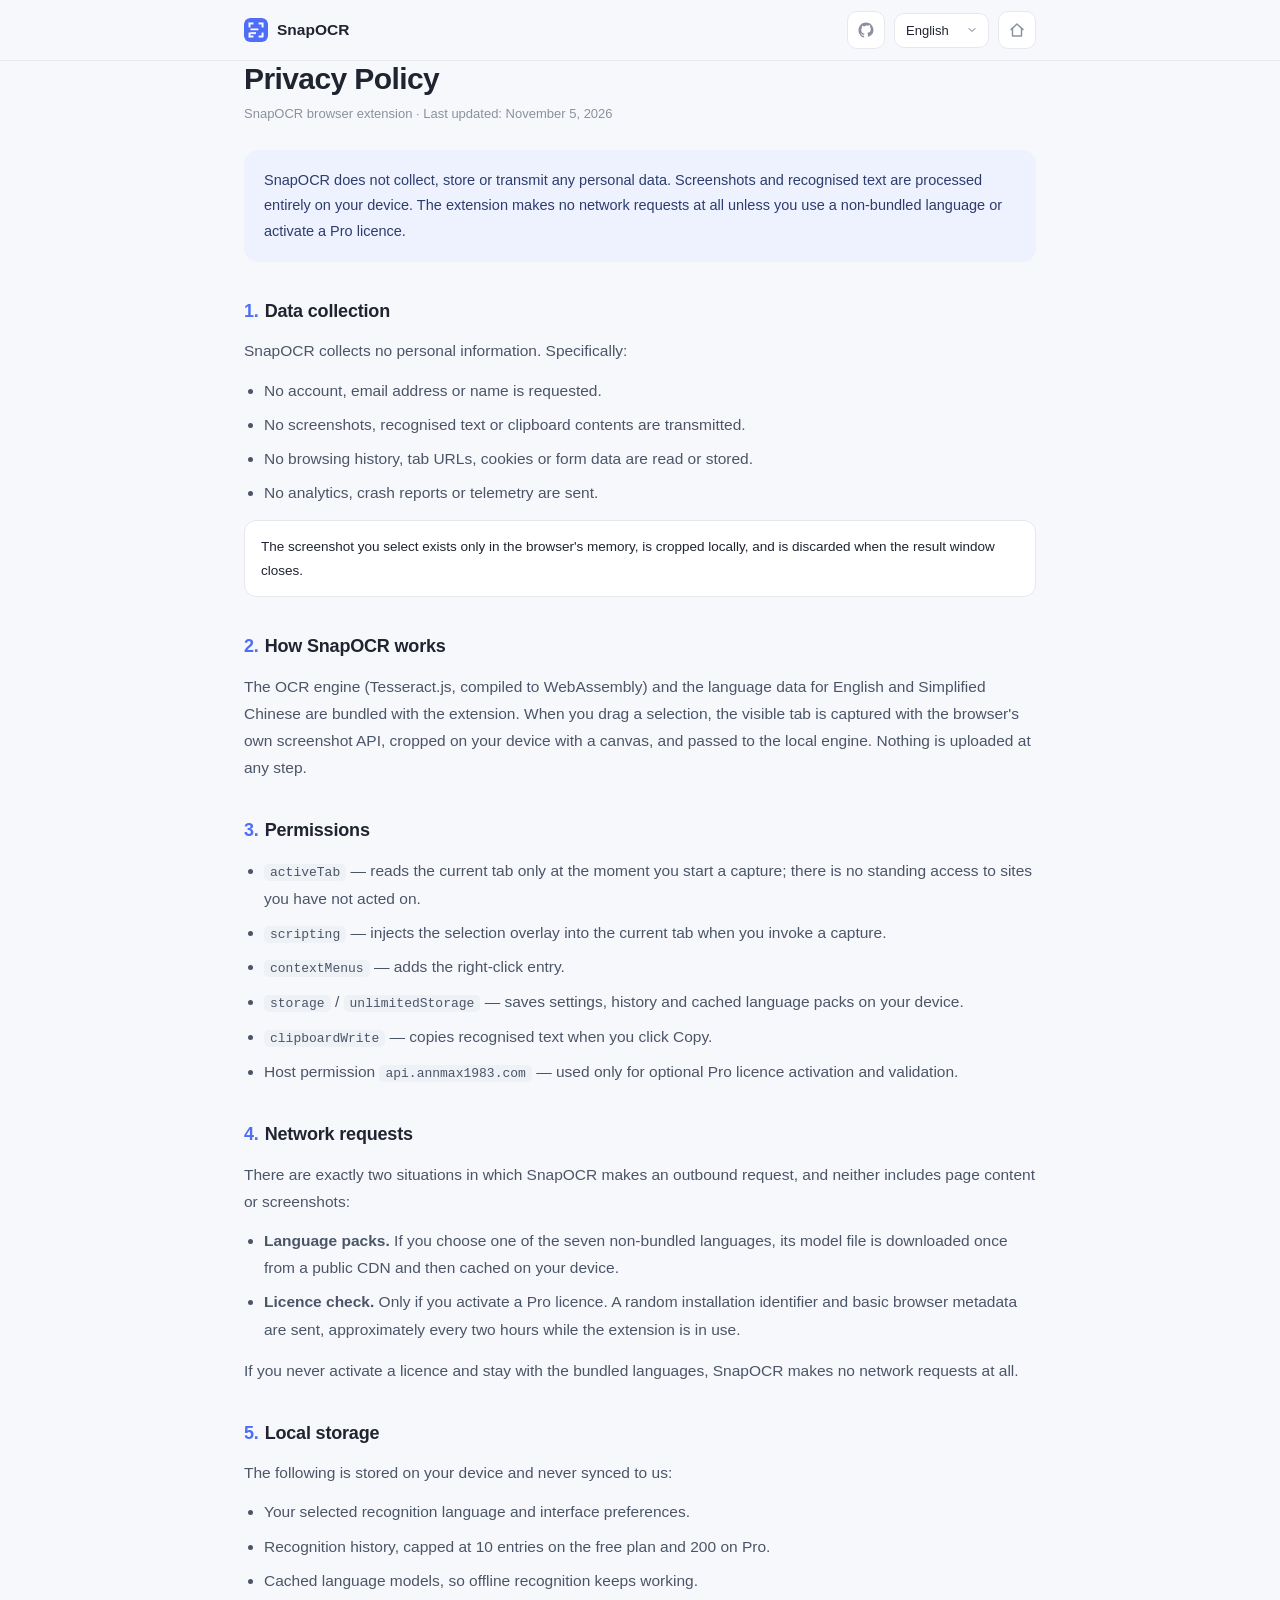
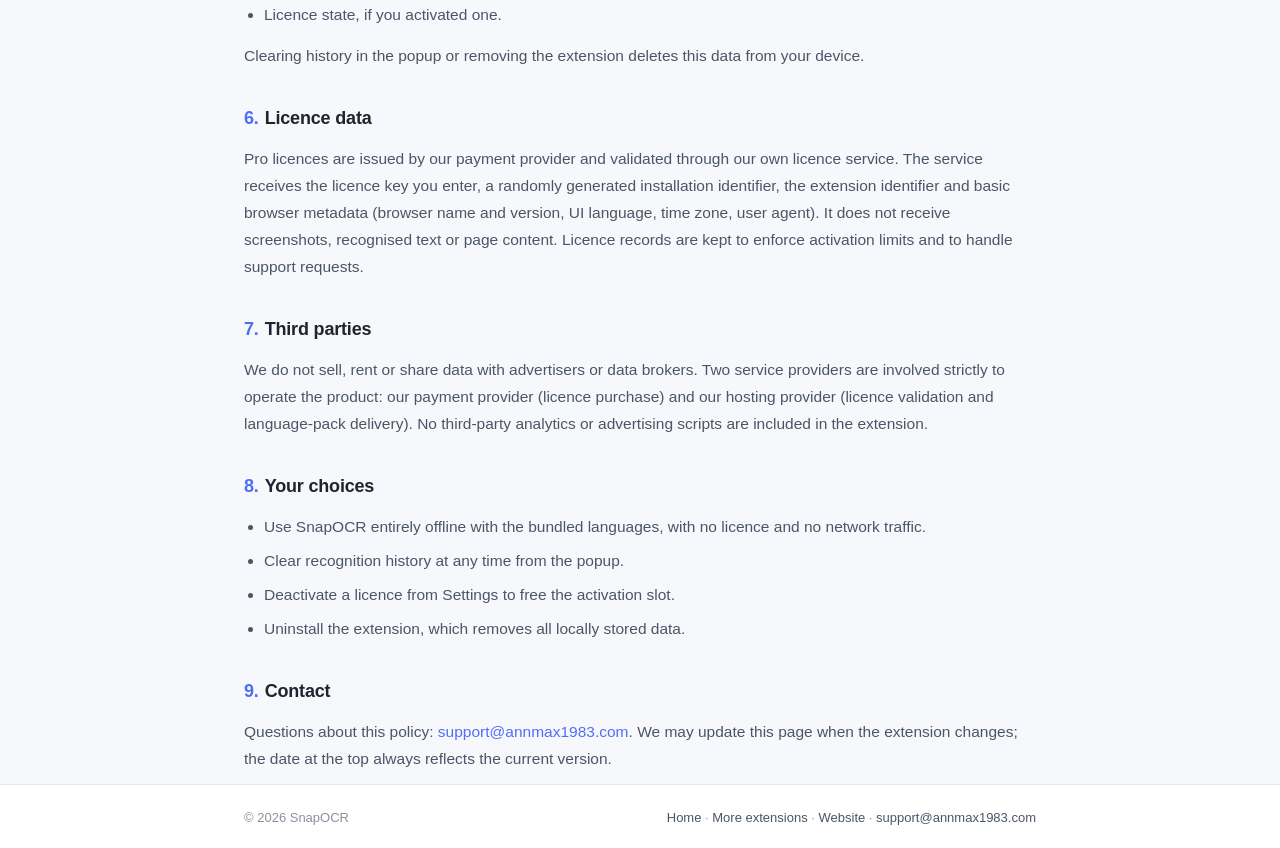
==== privacy-policy.html @ 5185edb7 "Initial commit: VKT SnapOCR store listing and landing page" ====
<!DOCTYPE html>
<html lang="en">
<head>
<meta charset="utf-8">
<meta name="viewport" content="width=device-width, initial-scale=1">
<title>VKT SnapOCR — Privacy Policy</title>
<meta name="description" content="Privacy policy for the SnapOCR browser extension. Local OCR, no uploads, no tracking.">
<link rel="icon" href="icons/icon128.png">
<style>
:root{--accent:#4f6ef7;--accent-strong:#3d5bef;--accent-soft:#eef1fe;--ink:#1f2430;--body:#4b5568;--muted:#8a919e;--line:#e6e8ee;--bg:#f7f8fb;--surface:#fff}
*{box-sizing:border-box}
body{margin:0;background:var(--bg);color:var(--body);font-family:-apple-system,"Segoe UI",Roboto,"Microsoft YaHei",Arial,sans-serif;font-size:15.5px;line-height:1.75;-webkit-font-smoothing:antialiased}
a{color:var(--accent);text-decoration:none}
a:hover{text-decoration:underline}
.wrap{max-width:840px;margin:0 auto;padding:0 24px}
header{position:sticky;top:0;z-index:10;border-bottom:1px solid var(--line);background:rgba(247,248,251,.9);backdrop-filter:blur(10px)}
.topbar-inner{display:flex;align-items:center;justify-content:space-between;height:60px}
.brand{display:flex;align-items:center;gap:9px;font-weight:800;color:var(--ink)}
.brand img{width:24px;height:24px;border-radius:6px}
.top-actions{display:flex;align-items:center;gap:9px}
.icon-btn{width:38px;height:38px;display:grid;place-items:center;border-radius:10px;border:1px solid var(--line);background:#fff;color:var(--muted)}
.icon-btn:hover{color:var(--accent);border-color:#cdd7fe;text-decoration:none}
.lang{appearance:none;border:1px solid var(--line);background:#fff;border-radius:10px;padding:9px 30px 9px 11px;font-size:13px;color:var(--ink);cursor:pointer;
  background-image:url("data:image/svg+xml,%3Csvg xmlns='http://www.w3.org/2000/svg' width='12' height='12' viewBox='0 0 24 24' fill='none' stroke='%2364718a' stroke-width='2' stroke-linecap='round' stroke-linejoin='round'%3E%3Cpath d='m6 9 6 6 6-6'/%3E%3C/svg%3E");
  background-repeat:no-repeat;background-position:right 10px center;background-size:12px}
main{padding:44px 0 60px}
h1{font-size:30px;line-height:1.2;color:var(--ink);margin:0 0 6px;letter-spacing:-.02em}
.updated{font-size:13px;color:var(--muted);margin-bottom:24px}
.summary{background:var(--accent-soft);border-radius:14px;padding:18px 20px;font-size:14.5px;margin-bottom:8px;color:#2c3d6e}
h2{font-size:18px;color:var(--ink);margin:34px 0 10px;letter-spacing:-.01em}
h2 .num{color:var(--accent);margin-right:6px}
p{margin:0 0 12px}
ul{margin:0 0 14px;padding-left:20px}
li{margin-bottom:7px}
section.doc section h2:first-child{margin-top:0}
table{width:100%;border-collapse:collapse;background:var(--surface);border:1px solid var(--line);border-radius:12px;overflow:hidden;font-size:14px;margin-bottom:16px}
th,td{padding:10px 14px;border-bottom:1px solid var(--line);text-align:left;vertical-align:top}
th{background:#fbfcfe;color:var(--ink);font-size:13px}
tr:last-child td{border-bottom:none}
code{background:#eef1f6;border-radius:5px;padding:1px 6px;font-size:13px}
.callout{background:#fff;border:1px solid var(--line);border-radius:12px;padding:14px 16px;font-size:13.5px;margin:14px 0;color:var(--ink)}
footer{border-top:1px solid var(--line);background:var(--surface);padding:22px 0;font-size:13px;color:var(--muted)}
.foot{display:flex;flex-wrap:wrap;gap:8px 18px;justify-content:space-between;align-items:center}
.foot a{color:var(--body)}
@media (max-width:560px){.foot{flex-direction:column;align-items:flex-start}}
</style>
</head>
<body>

<header>
  <div class="wrap topbar-inner">
    <a class="brand" href="index.html"><img src="icons/icon128.png" alt=""><span>SnapOCR</span></a>
    <div class="top-actions">
      <a class="icon-btn" href="https://github.com/annmax1983/SnapOCR" target="_blank" rel="noopener" aria-label="GitHub">
        <svg viewBox="0 0 24 24" width="18" height="18" aria-hidden="true" fill="currentColor"><path d="M12 2C6.48 2 2 6.58 2 12.25c0 4.53 2.87 8.37 6.84 9.73.5.1.68-.22.68-.49 0-.24-.01-1.05-.01-1.9-2.78.62-3.37-1.21-3.37-1.21-.45-1.18-1.11-1.5-1.11-1.5-.91-.64.07-.63.07-.63 1 .07 1.53 1.06 1.53 1.06.89 1.56 2.34 1.11 2.91.85.09-.66.35-1.11.63-1.36-2.22-.26-4.56-1.14-4.56-5.07 0-1.12.39-2.03 1.03-2.75-.1-.26-.45-1.3.1-2.71 0 0 .84-.28 2.75 1.05A9.4 9.4 0 0 1 12 5.96c.85 0 1.71.12 2.51.35 1.91-1.33 2.75-1.05 2.75-1.05.55 1.41.2 2.45.1 2.71.64.72 1.03 1.63 1.03 2.75 0 3.94-2.34 4.81-4.57 5.06.36.32.68.94.68 1.9 0 1.37-.01 2.47-.01 2.81 0 .27.18.6.69.49A10.02 10.02 0 0 0 22 12.25C22 6.58 17.52 2 12 2Z"/></svg>
      </a>
      <select class="lang" id="p-lang" aria-label="Language">
        <option value="en">English</option>
        <option value="zh">简体中文</option>
        <option value="ja">日本語</option>
        <option value="de">Deutsch</option>
        <option value="es">Español</option>
        <option value="fr">Français</option>
      </select>
      <a class="icon-btn" href="index.html" aria-label="Home" title="Home">
        <svg viewBox="0 0 24 24" width="18" height="18" aria-hidden="true" fill="none" stroke="currentColor" stroke-width="1.9" stroke-linecap="round" stroke-linejoin="round"><path d="M4 11.5 12 4l8 7.5"/><path d="M6 10v10h12V10"/></svg>
      </a>
    </div>
  </div>
</header>

<main class="wrap">
  <h1 id="doc-title">Privacy Policy</h1>
  <div class="updated" id="doc-updated">SnapOCR browser extension · Last updated: November 5, 2026</div>
  <div class="summary" id="doc-summary"></div>
  <div id="doc-sections"></div>
</main>

<footer>
  <div class="wrap foot">
    <div id="foot-copy">© 2026 SnapOCR</div>
    <div>
      <a href="index.html" data-k="home">Home</a> ·
      <a href="https://annmax1983.com/extensions.html" target="_blank" rel="noopener" data-k="more">More extensions</a> ·
      <a href="https://www.annmax1983.com/extensions/snapocr" target="_blank" rel="noopener" data-k="site">Website</a> ·
      <a href="mailto:support@annmax1983.com">support@annmax1983.com</a>
    </div>
  </div>
</footer>

<script>
const MODEL = {
langs: {
en: {
  title: "Privacy Policy",
  updated: "SnapOCR browser extension · Last updated: November 5, 2026",
  summary: "SnapOCR does not collect, store or transmit any personal data. Screenshots and recognised text are processed entirely on your device. The extension makes no network requests at all unless you use a non-bundled language or activate a Pro licence.",
  copy: "© 2026 SnapOCR",
  home: "Home", more: "More extensions", site: "Website",
  sections: [
    { t: "Data collection", html: "<p>SnapOCR collects no personal information. Specifically:</p><ul><li>No account, email address or name is requested.</li><li>No screenshots, recognised text or clipboard contents are transmitted.</li><li>No browsing history, tab URLs, cookies or form data are read or stored.</li><li>No analytics, crash reports or telemetry are sent.</li></ul><div class='callout'>The screenshot you select exists only in the browser's memory, is cropped locally, and is discarded when the result window closes.</div>" },
    { t: "How SnapOCR works", html: "<p>The OCR engine (Tesseract.js, compiled to WebAssembly) and the language data for English and Simplified Chinese are bundled with the extension. When you drag a selection, the visible tab is captured with the browser's own screenshot API, cropped on your device with a canvas, and passed to the local engine. Nothing is uploaded at any step.</p>" },
    { t: "Permissions", html: "<ul><li><code>activeTab</code> — reads the current tab only at the moment you start a capture; there is no standing access to sites you have not acted on.</li><li><code>scripting</code> — injects the selection overlay into the current tab when you invoke a capture.</li><li><code>contextMenus</code> — adds the right-click entry.</li><li><code>storage</code> / <code>unlimitedStorage</code> — saves settings, history and cached language packs on your device.</li><li><code>clipboardWrite</code> — copies recognised text when you click Copy.</li><li>Host permission <code>api.annmax1983.com</code> — used only for optional Pro licence activation and validation.</li></ul>" },
    { t: "Network requests", html: "<p>There are exactly two situations in which SnapOCR makes an outbound request, and neither includes page content or screenshots:</p><ul><li><b>Language packs.</b> If you choose one of the seven non-bundled languages, its model file is downloaded once from a public CDN and then cached on your device.</li><li><b>Licence check.</b> Only if you activate a Pro licence. A random installation identifier and basic browser metadata are sent, approximately every two hours while the extension is in use.</li></ul><p>If you never activate a licence and stay with the bundled languages, SnapOCR makes no network requests at all.</p>" },
    { t: "Local storage", html: "<p>The following is stored on your device and never synced to us:</p><ul><li>Your selected recognition language and interface preferences.</li><li>Recognition history, capped at 10 entries on the free plan and 200 on Pro.</li><li>Cached language models, so offline recognition keeps working.</li><li>Licence state, if you activated one.</li></ul><p>Clearing history in the popup or removing the extension deletes this data from your device.</p>" },
    { t: "Licence data", html: "<p>Pro licences are issued by our payment provider and validated through our own licence service. The service receives the licence key you enter, a randomly generated installation identifier, the extension identifier and basic browser metadata (browser name and version, UI language, time zone, user agent). It does not receive screenshots, recognised text or page content. Licence records are kept to enforce activation limits and to handle support requests.</p>" },
    { t: "Third parties", html: "<p>We do not sell, rent or share data with advertisers or data brokers. Two service providers are involved strictly to operate the product: our payment provider (licence purchase) and our hosting provider (licence validation and language-pack delivery). No third-party analytics or advertising scripts are included in the extension.</p>" },
    { t: "Your choices", html: "<ul><li>Use SnapOCR entirely offline with the bundled languages, with no licence and no network traffic.</li><li>Clear recognition history at any time from the popup.</li><li>Deactivate a licence from Settings to free the activation slot.</li><li>Uninstall the extension, which removes all locally stored data.</li></ul>" },
    { t: "Contact", html: "<p>Questions about this policy: <a href='mailto:support@annmax1983.com'>support@annmax1983.com</a>. We may update this page when the extension changes; the date at the top always reflects the current version.</p>" }
  ]
},
zh: {
  title: "隐私政策",
  updated: "SnapOCR 浏览器扩展 · 最后更新：2026 年 11 月 5 日",
  summary: "SnapOCR 不收集、不存储、不传输任何个人数据。截图与识别结果完全在你的设备上处理。除非你使用非内置语言或激活 Pro 授权，扩展不会发起任何网络请求。",
  copy: "© 2026 SnapOCR",
  home: "首页", more: "更多扩展", site: "官方网站",
  sections: [
    { t: "数据收集", html: "<p>SnapOCR 不收集任何个人信息。具体而言：</p><ul><li>不索取账号、邮箱或姓名。</li><li>不传输截图、识别结果或剪贴板内容。</li><li>不读取、不存储浏览记录、标签页网址、Cookie 或表单数据。</li><li>不发送使用统计、崩溃报告或遥测数据。</li></ul><div class='callout'>你框选的截图只存在于浏览器内存中，在本地完成裁剪，结果窗口关闭即被丢弃。</div>" },
    { t: "工作方式", html: "<p>OCR 引擎（Tesseract.js，编译为 WebAssembly）与英文、简体中文语言数据随扩展内置。你框选时，浏览器用自己的截图 API 截取当前可见区域，在本机用 canvas 裁剪后交给本地引擎识别。任何一步都不会上传。</p>" },
    { t: "权限说明", html: "<ul><li><code>activeTab</code> — 仅在你发起识别的那一刻读取当前标签页，不对未操作的网站保持常驻访问。</li><li><code>scripting</code> — 在你发起识别时向当前标签页注入选区层。</li><li><code>contextMenus</code> — 添加右键菜单项。</li><li><code>storage</code> / <code>unlimitedStorage</code> — 在本机保存设置、历史与语言包缓存。</li><li><code>clipboardWrite</code> — 点击「复制」时把识别结果写入剪贴板。</li><li>主机权限 <code>api.annmax1983.com</code> — 仅用于可选的 Pro 授权激活与校验。</li></ul>" },
    { t: "网络请求", html: "<p>SnapOCR 只在两种情况下发起对外请求，且都不包含页面内容或截图：</p><ul><li><b>语言包。</b>若你选择 7 种非内置语言之一，对应模型文件会从公共 CDN 下载一次，随后缓存在本机。</li><li><b>授权校验。</b>仅在你激活 Pro 授权后发生，使用期间大约每两小时一次，发送随机安装标识与基础浏览器信息。</li></ul><p>如果你不激活授权、只使用内置语言，SnapOCR 完全不发起任何网络请求。</p>" },
    { t: "本地存储", html: "<p>以下数据保存在你的设备上，不会同步给我们：</p><ul><li>你选择的识别语言与界面偏好。</li><li>识别历史：免费版上限 10 条，Pro 版 200 条。</li><li>已缓存的语言模型，用于保持离线可用。</li><li>授权状态（如果你激活过）。</li></ul><p>在弹窗中清空历史或卸载扩展，即会从设备上删除这些数据。</p>" },
    { t: "授权数据", html: "<p>Pro 授权由支付服务商签发，并通过我们自建的授权服务校验。该服务会收到你输入的授权码、随机生成的安装标识、扩展标识以及基础浏览器信息（浏览器名称与版本、界面语言、时区、User-Agent）；不会收到截图、识别结果或页面内容。授权记录用于执行激活数量限制与处理售后支持。</p>" },
    { t: "第三方", html: "<p>我们不会向广告商或数据中间商出售、出租或共享数据。仅有两类服务商参与产品运行：支付服务商（授权购买）与托管服务商（授权校验、语言包分发）。扩展内不含任何第三方统计或广告脚本。</p>" },
    { t: "你的选择", html: "<ul><li>不激活授权、只使用内置语言，即可全程离线使用，零网络流量。</li><li>随时在弹窗中清空识别历史。</li><li>在设置中注销授权，释放激活名额。</li><li>卸载扩展，将删除全部本地数据。</li></ul>" },
    { t: "联系我们", html: "<p>关于本政策的疑问：<a href='mailto:support@annmax1983.com'>support@annmax1983.com</a>。扩展功能调整时我们可能更新本页面，页面顶部的日期始终反映当前版本。</p>" }
  ]
}
,ja: {
  title: "プライバシーポリシー",
  updated: "SnapOCR ブラウザー拡張 · 最終更新：2026 年 11 月 5 日",
  summary: "SnapOCR は個人データを収集・保存・送信しません。スクリーンショットと認識結果は完全に端末内で処理されます。同梱外の言語を使うか Pro ライセンスを有効化しない限り、拡張機能は一切ネットワーク通信を行いません。",
  copy: "© 2026 SnapOCR",
  home: "ホーム", more: "他の拡張機能", site: "公式サイト",
  sections: [
    { t: "データ収集", html: "<p>SnapOCR は個人情報を収集しません。具体的には：</p><ul><li>アカウント・メールアドレス・名前は要求しません。</li><li>スクリーンショット・認識結果・クリップボードの内容は送信しません。</li><li>閲覧履歴・タブ URL・Cookie・フォームデータは読み取り・保存しません。</li><li>解析・クラッシュレポート・テレメトリーは送信しません。</li></ul><div class='callout'>選択したスクリーンショットはブラウザのメモリ上にのみ存在し、ローカルで切り取られ、結果ウィンドウを閉じると破棄されます。</div>" },
    { t: "動作の仕組み", html: "<p>OCR エンジン（Tesseract.js、WebAssembly にコンパイル）と英語・簡体字中国語の言語データは拡張機能に同梱されています。範囲を選択すると、ブラウザ自身のスクリーンショット API で現在のタブを撮影し、端末上の canvas で切り取ってローカルエンジンに渡します。どの段階でもアップロードは行いません。</p>" },
    { t: "権限について", html: "<ul><li><code>activeTab</code> — キャプチャ開始の瞬間にだけ現在のタブを読み取ります。操作していないサイトへの常駐アクセスはありません。</li><li><code>scripting</code> — 実行時に選択オーバーレイを注入します。</li><li><code>contextMenus</code> — 右クリック項目を追加します。</li><li><code>storage</code> / <code>unlimitedStorage</code> — 設定・履歴・言語パックのキャッシュを端末に保存します。</li><li><code>clipboardWrite</code> — コピー時に認識結果をクリップボードへ書き込みます。</li><li>ホスト権限 <code>api.annmax1983.com</code> — 任意の Pro ライセンスの認証のみに使用。</li></ul>" },
    { t: "ネットワーク通信", html: "<p>外部通信が発生するのは次の 2 つの場面だけで、どちらもページ内容やスクリーンショットを含みません：</p><ul><li><b>言語パック。</b>同梱外 7 言語のいずれかを選ぶと、モデルファイルを公共 CDN から一度だけダウンロードし、端末にキャッシュします。</li><li><b>ライセンス確認。</b>Pro ライセンスを有効化した場合のみ。ランダムなインストール識別子と基本ブラウザ情報を、使用中は約 2 時間ごとに送信します。</li></ul><p>ライセンスを有効化せず同梱言語だけを使えば、SnapOCR は一切通信しません。</p>" },
    { t: "ローカル保存", html: "<p>以下は端末に保存され、当方へ同期されません：</p><ul><li>選択した認識言語と表示設定。</li><li>認識履歴（無料版 10 件、Pro 版 200 件まで）。</li><li>キャッシュした言語モデル（オフライン認識のため）。</li><li>ライセンス状態（有効化した場合）。</li></ul><p>ポップアップで履歴を消すか拡張機能を削除すると、これらは端末から削除されます。</p>" },
    { t: "ライセンスデータ", html: "<p>Pro ライセンスは決済プロバイダーが発行し、当方のライセンスサービスで検証されます。送信されるのは入力されたライセンスキー、ランダムなインストール識別子、拡張機能識別子、基本ブラウザ情報（名前・バージョン・UI 言語・タイムゾーン・User-Agent）のみで、スクリーンショット・認識結果・ページ内容は含まれません。ライセンス記録は活性化数の制限とサポート対応のために保持されます。</p>" },
    { t: "第三者", html: "<p>広告主やデータブローカーにデータを販売・貸与・共有することはありません。製品の運用に厳密に必要な 2 つのサービス（決済プロバイダー、ライセンス検証と言語パック配信のホスティング）のみが関与します。拡張機能に第三者の解析・広告スクリプトは含まれていません。</p>" },
    { t: "あなたの選択", html: "<ul><li>同梱言語だけを使えば、ライセンスなし・通信なしで完全オフラインで利用できます。</li><li>ポップアップからいつでも履歴を消去できます。</li><li>設定からライセンスを解除すると活性化枠が空きます。</li><li>拡張機能を削除するとローカルデータはすべて削除されます。</li></ul>" },
    { t: "お問い合わせ", html: "<p>本ポリシーに関するご質問：<a href='mailto:support@annmax1983.com'>support@annmax1983.com</a>。拡張機能の変更に合わせて本ページを更新することがあります。上部の日付が常に現在の版を示します。</p>" }
  ]
},
de: {
  title: "Datenschutzerklärung",
  updated: "SnapOCR-Browsererweiterung · Zuletzt aktualisiert: 5. November 2026",
  summary: "SnapOCR erhebt, speichert oder überträgt keinerlei personenbezogene Daten. Screenshots und erkannter Text werden vollständig auf Ihrem Gerät verarbeitet. Ohne nicht enthaltene Sprachpakete oder eine Pro-Lizenz stellt die Erweiterung keinerlei Netzwerkanfragen.",
  copy: "© 2026 SnapOCR",
  home: "Start", more: "Weitere Erweiterungen", site: "Website",
  sections: [
    { t: "Datenerfassung", html: "<p>SnapOCR erfasst keine persönlichen Daten. Konkret:</p><ul><li>Kein Konto, keine E-Mail, kein Name wird abgefragt.</li><li>Keine Screenshots, erkannten Texte oder Zwischenablage-Inhalte werden übertragen.</li><li>Kein Lesen oder Speichern von Verlauf, Tab-URLs, Cookies oder Formulardaten.</li><li>Keine Analyse-, Absturz- oder Telemetriedaten.</li></ul><div class='callout'>Der ausgewählte Screenshot existiert nur im Arbeitsspeicher des Browsers, wird lokal zugeschnitten und beim Schließen des Fensters verworfen.</div>" },
    { t: "Wie SnapOCR funktioniert", html: "<p>Die OCR-Engine (Tesseract.js, als WebAssembly kompiliert) sowie die Sprachdaten für Englisch und Chinesisch (vereinfacht) sind in der Erweiterung enthalten. Beim Aufziehen einer Auswahl fotografiert der Browser den sichtbaren Tab mit seiner eigenen Screenshot-API, das Bild wird auf Ihrem Gerät per Canvas zugeschnitten und an die lokale Engine übergeben. In keinem Schritt wird etwas hochgeladen.</p>" },
    { t: "Berechtigungen", html: "<ul><li><code>activeTab</code> — liest den aktuellen Tab nur im Moment des Aufnahme Starts; kein dauerhafter Zugriff auf unberührte Seiten.</li><li><code>scripting</code> — injiziert das Auswahl-Overlay bei Bedarf.</li><li><code>contextMenus</code> — fügt den Rechtsklick-Eintrag hinzu.</li><li><code>storage</code> / <code>unlimitedStorage</code> — speichert Einstellungen, Verlauf und Sprachpakete auf Ihrem Gerät.</li><li><code>clipboardWrite</code> — kopiert erkannten Text beim Klick auf „Kopieren“.</li><li>Host-Berechtigung <code>api.annmax1983.com</code> — nur für die optionale Pro-Lizenz.</li></ul>" },
    { t: "Netzwerkanfragen", html: "<p>Es gibt genau zwei Situationen mit ausgehenden Anfragen, und keine überträgt Seiteninhalte oder Screenshots:</p><ul><li><b>Sprachpakete.</b> Wählen Sie eine der sieben nicht enthaltenen Sprachen, wird die Modelldatei einmal aus einem öffentlichen CDN geladen und auf dem Gerät zwischengespeichert.</li><li><b>Lizenzprüfung.</b>Nur bei aktivierter Pro-Lizenz: eine zufällige Installations-ID und grundlegende Browserdaten, während der Nutzung etwa alle zwei Stunden.</li></ul><p>Ohne Lizenz und nur mit enthaltenen Sprachen stellt SnapOCR keinerlei Netzwerkanfragen.</p>" },
    { t: "Lokaler Speicher", html: "<p>Folgendes wird auf Ihrem Gerät gespeichert und nie mit uns synchronisiert:</p><ul><li>Gewählte Erkennungssprache und Oberflächeneinstellungen.</li><li>Erkennungsverlauf (max. 10 Einträge gratis, 200 mit Pro).</li><li>Zwischengespeicherte Sprachmodelle für die Offline-Erkennung.</li><li>Lizenzstatus, sofern aktiviert.</li></ul><p>Verlauf leeren oder die Erweiterung entfernen löscht diese Daten vom Gerät.</p>" },
    { t: "Lizenzdaten", html: "<p>Pro-Lizenzen werden von unserem Zahlungsdienstleister ausgestellt und über unseren eigenen Lizenzdienst geprüft. Der Dienst erhält den eingegebenen Lizenzschlüssel, eine zufällige Installations-ID, die Erweiterungs-ID und grundlegende Browserdaten (Name, Version, Oberflächensprache, Zeitzone, User-Agent) — niemals Screenshots, erkannten Text oder Seiteninhalte. Lizenzdaten dienen der Begrenzung der Aktivierungen und dem Support.</p>" },
    { t: "Drittanbieter", html: "<p>Wir verkaufen, vermieten oder teilen keine Daten mit Werbekunden oder Datenhändlern. Am Betrieb beteiligt sind ausschließlich zwei Dienstleister: unser Zahlungsdienstleister (Lizenzkauf) und unser Hosting-Anbieter (Lizenzprüfung und Auslieferung der Sprachpakete). Die Erweiterung enthält keine Analyse- oder Werbeskripte von Dritten.</p>" },
    { t: "Ihre Wahlmöglichkeiten", html: "<ul><li>Nutzen Sie SnapOCR vollständig offline mit den enthaltenen Sprachen — ohne Lizenz und ohne Netzwerkverkehr.</li><li>Leeren Sie den Verlauf jederzeit über das Popup.</li><li>Deaktivieren Sie eine Lizenz in den Einstellungen, um den Platz freizugeben.</li><li>Deinstallation entfernt alle lokal gespeicherten Daten.</li></ul>" },
    { t: "Kontakt", html: "<p>Fragen zu dieser Erklärung: <a href='mailto:support@annmax1983.com'>support@annmax1983.com</a>. Bei Änderungen der Erweiterung kann diese Seite aktualisiert werden; das Datum oben zeigt stets die aktuelle Fassung.</p>" }
  ]
}
,es: {
  title: "Política de privacidad",
  updated: "Extensión de navegador SnapOCR · Última actualización: 5 de noviembre de 2026",
  summary: "SnapOCR no recopila, almacena ni transmite ningún dato personal. Las capturas y el texto reconocido se procesan por completo en tu dispositivo. La extensión no realiza ninguna petición de red salvo que uses un idioma no incluido o actives una licencia Pro.",
  copy: "© 2026 SnapOCR",
  home: "Inicio", more: "Más extensiones", site: "Sitio web",
  sections: [
    { t: "Recogida de datos", html: "<p>SnapOCR no recopila información personal. En concreto:</p><ul><li>No se pide cuenta, correo ni nombre.</li><li>No se transmiten capturas, texto reconocido ni contenido del portapapeles.</li><li>No se leen ni guardan historial, URLs de pestañas, cookies ni datos de formularios.</li><li>No se envían analíticas, informes de fallos ni telemetría.</li></ul><div class='callout'>La captura que seleccionas existe solo en la memoria del navegador, se recorta en local y se descarta al cerrar la ventana de resultado.</div>" },
    { t: "Cómo funciona SnapOCR", html: "<p>El motor OCR (Tesseract.js, compilado a WebAssembly) y los datos de inglés y chino simplificado van incluidos en la extensión. Al arrastrar una selección, el navegador captura la pestaña visible con su propia API, la imagen se recorta en tu dispositivo con un canvas y se pasa al motor local. En ningún paso se sube nada.</p>" },
    { t: "Permisos", html: "<ul><li><code>activeTab</code> — lee la pestaña actual solo al iniciar una captura; no hay acceso permanente a sitios que no has usado.</li><li><code>scripting</code> — inyecta la capa de selección al invocar una captura.</li><li><code>contextMenus</code> — añade la entrada del menú contextual.</li><li><code>storage</code> / <code>unlimitedStorage</code> — guarda ajustes, historial y paquetes de idioma en tu dispositivo.</li><li><code>clipboardWrite</code> — copia el texto reconocido al pulsar Copiar.</li><li>Permiso de host <code>api.annmax1983.com</code> — solo para la licencia Pro opcional.</li></ul>" },
    { t: "Peticiones de red", html: "<p>Hay exactamente dos situaciones con peticiones salientes, y ninguna incluye contenido de páginas ni capturas:</p><ul><li><b>Paquetes de idioma.</b> Si eliges uno de los siete idiomas no incluidos, su modelo se descarga una vez desde una CDN pública y queda en caché en tu dispositivo.</li><li><b>Validación de licencia.</b> Solo con licencia Pro activa: un identificador de instalación aleatorio y datos básicos del navegador, aproximadamente cada dos horas durante el uso.</li></ul><p>Sin licencia y solo con los idiomas incluidos, SnapOCR no realiza ninguna petición de red.</p>" },
    { t: "Almacenamiento local", html: "<p>Lo siguiente se guarda en tu dispositivo y nunca se sincroniza con nosotros:</p><ul><li>Idioma de reconocimiento y preferencias de interfaz.</li><li>Historial de reconocimientos (10 registros gratis, 200 con Pro).</li><li>Modelos de idioma en caché para el reconocimiento sin conexión.</li><li>Estado de la licencia, si la activaste.</li></ul><p>Borrar el historial desde el popup o desinstalar la extensión elimina estos datos del dispositivo.</p>" },
    { t: "Datos de licencia", html: "<p>Las licencias Pro las emite nuestro proveedor de pagos y se validan en nuestro propio servicio de licencias. El servicio recibe la clave introducida, un identificador de instalación aleatorio, el identificador de la extensión y datos básicos del navegador (nombre y versión, idioma de interfaz, zona horaria, user agent); nunca capturas, texto reconocido ni contenido de páginas. Los registros de licencia se conservan para limitar activaciones y gestionar soporte.</p>" },
    { t: "Terceros", html: "<p>No vendemos, alquilamos ni compartimos datos con anunciantes o intermediarios. Solo intervienen dos proveedores estrictamente para operar el producto: el proveedor de pagos (compra de licencia) y el de alojamiento (validación de licencia y entrega de paquetes de idioma). La extensión no incluye scripts de análisis ni publicidad de terceros.</p>" },
    { t: "Tus opciones", html: "<ul><li>Usa SnapOCR por completo sin conexión con los idiomas incluidos, sin licencia ni tráfico de red.</li><li>Borra el historial cuando quieras desde el popup.</li><li>Desactiva la licencia en Ajustes para liberar la plaza.</li><li>Desinstalar la extensión elimina todos los datos locales.</li></ul>" },
    { t: "Contacto", html: "<p>Dudas sobre esta política: <a href='mailto:support@annmax1983.com'>support@annmax1983.com</a>. Podemos actualizar esta página cuando cambie la extensión; la fecha superior refleja siempre la versión vigente.</p>" }
  ]
},
fr: {
  title: "Politique de confidentialité",
  updated: "Extension de navigateur SnapOCR · Dernière mise à jour : 5 novembre 2026",
  summary: "SnapOCR ne collecte, ne stocke et ne transmet aucune donnée personnelle. Les captures et le texte reconnu sont traités intégralement sur votre appareil. L'extension n'effectue aucune requête réseau, sauf si vous utilisez une langue non incluse ou activez une licence Pro.",
  copy: "© 2026 SnapOCR",
  home: "Accueil", more: "Autres extensions", site: "Site web",
  sections: [
    { t: "Collecte de données", html: "<p>SnapOCR ne collecte aucune information personnelle. Concrètement :</p><ul><li>Aucun compte, e-mail ou nom n'est demandé.</li><li>Aucune capture, texte reconnu ni contenu du presse-papiers n'est transmis.</li><li>Aucune lecture ni stockage de l'historique, des URLs d'onglets, des cookies ou des données de formulaires.</li><li>Aucune analyse, rapport de plantage ni télémétrie.</li></ul><div class='callout'>La capture que vous sélectionnez n'existe que dans la mémoire du navigateur, est recadrée en local et disparaît à la fermeture de la fenêtre de résultat.</div>" },
    { t: "Fonctionnement de SnapOCR", html: "<p>Le moteur OCR (Tesseract.js, compilé en WebAssembly) ainsi que les données anglaises et chinoises simplifiées sont embarqués dans l'extension. Lorsque vous tracez une sélection, le navigateur photographie l'onglet visible avec sa propre API de capture, l'image est recadrée sur votre appareil via un canvas puis transmise au moteur local. Aucune étape n'implique de téléversement.</p>" },
    { t: "Permissions", html: "<ul><li><code>activeTab</code> — lit l'onglet courant uniquement au lancement d'une capture ; aucun accès permanent aux sites non utilisés.</li><li><code>scripting</code> — injecte la couche de sélection à la demande.</li><li><code>contextMenus</code> — ajoute l'entrée du menu contextuel.</li><li><code>storage</code> / <code>unlimitedStorage</code> — enregistre réglages, historique et packs de langue sur votre appareil.</li><li><code>clipboardWrite</code> — copie le texte reconnu au clic sur Copier.</li><li>Permission d'hôte <code>api.annmax1983.com</code> — réservée à la licence Pro facultative.</li></ul>" },
    { t: "Requêtes réseau", html: "<p>Il existe exactement deux situations générant des requêtes sortantes, et aucune ne transporte le contenu des pages ni des captures :</p><ul><li><b>Packs de langue.</b> Si vous choisissez l'une des sept langues non incluses, le fichier du modèle est téléchargé une fois depuis un CDN public puis mis en cache sur votre appareil.</li><li><b>Vérification de licence.</b> Uniquement avec une licence Pro active : un identifiant d'installation aléatoire et des données de navigateur de base, environ toutes les deux heures pendant l'utilisation.</li></ul><p>Sans licence et avec les langues incluses uniquement, SnapOCR n'effectue aucune requête réseau.</p>" },
    { t: "Stockage local", html: "<p>Les éléments suivants sont stockés sur votre appareil et jamais synchronisés avec nous :</p><ul><li>Langue de reconnaissance choisie et préférences d'interface.</li><li>Historique des reconnaissances (10 entrées en gratuit, 200 avec Pro).</li><li>Modèles de langue en cache pour la reconnaissance hors ligne.</li><li>État de la licence, si vous en avez activé une.</li></ul><p>Vider l'historique depuis le popup ou désinstaller l'extension supprime ces données de l'appareil.</p>" },
    { t: "Données de licence", html: "<p>Les licences Pro sont émises par notre prestataire de paiement et validées par notre propre service de licences. Ce service reçoit la clé saisie, un identifiant d'installation aléatoire, l'identifiant de l'extension et des données de navigateur de base (nom et version, langue de l'interface, fuseau horaire, user agent) — jamais de captures, de texte reconnu ni de contenu de pages. Les enregistrements de licence servent à limiter les activations et à traiter le support.</p>" },
    { t: "Tiers", html: "<p>Nous ne vendons, ne louons et ne partageons aucune donnée avec des annonceurs ou des courtiers. Seuls deux prestataires participent strictement au fonctionnement du produit : le prestataire de paiement (achat de licence) et l'hébergeur (validation de licence et distribution des packs de langue). L'extension ne contient aucun script d'analyse ni publicitaire tiers.</p>" },
    { t: "Vos choix", html: "<ul><li>Utilisez SnapOCR entièrement hors ligne avec les langues incluses, sans licence ni trafic réseau.</li><li>Videz l'historique à tout moment depuis le popup.</li><li>Désactivez une licence dans les réglages pour libérer la place.</li><li>La désinstallation de l'extension supprime toutes les données locales.</li></ul>" },
    { t: "Contact", html: "<p>Questions sur cette politique : <a href='mailto:support@annmax1983.com'>support@annmax1983.com</a>. Cette page peut être mise à jour lors des évolutions de l'extension ; la date en haut reflète toujours la version en vigueur.</p>" }
  ]
}
}
};

function render(lang) {
  const L = MODEL.langs[lang] || MODEL.langs.en;
  document.getElementById('doc-title').textContent = L.title;
  document.getElementById('doc-updated').textContent = L.updated;
  document.getElementById('doc-summary').textContent = L.summary;
  document.getElementById('foot-copy').textContent = L.copy;
  document.querySelectorAll('[data-k]').forEach(el => {
    const v = L[el.getAttribute('data-k')];
    if (typeof v === 'string') el.textContent = v;
  });

  const wrap = document.getElementById('doc-sections');
  wrap.textContent = '';
  L.sections.forEach((sec, idx) => {
    const secEl = document.createElement('section');
    secEl.className = 'doc';
    const h2 = document.createElement('h2');
    const num = document.createElement('span');
    num.className = 'num';
    num.textContent = (idx + 1) + '.';
    h2.appendChild(num);
    h2.appendChild(document.createTextNode(sec.t));
    const body = document.createElement('div');
    body.innerHTML = sec.html;
    secEl.append(h2, body);
    wrap.appendChild(secEl);
  });

  document.documentElement.lang = lang === 'zh' ? 'zh-CN' : lang;
  try { localStorage.setItem('snapocr_policy_lang', lang); } catch (e) {}
}

document.getElementById('p-lang').addEventListener('change', e => render(e.target.value));

(function init() {
  let lang = 'en';
  try {
    const saved = localStorage.getItem('snapocr_policy_lang');
    const nav = (navigator.language || 'en').toLowerCase();
    if (saved && MODEL.langs[saved]) lang = saved;
    else if (nav.startsWith('zh')) lang = 'zh';
    else if (nav.startsWith('ja')) lang = 'ja';
    else if (nav.startsWith('de')) lang = 'de';
    else if (nav.startsWith('es')) lang = 'es';
    else if (nav.startsWith('fr')) lang = 'fr';
  } catch (e) {}
  document.getElementById('p-lang').value = lang;
  render(lang);
})();
</script>
</body>
</html>
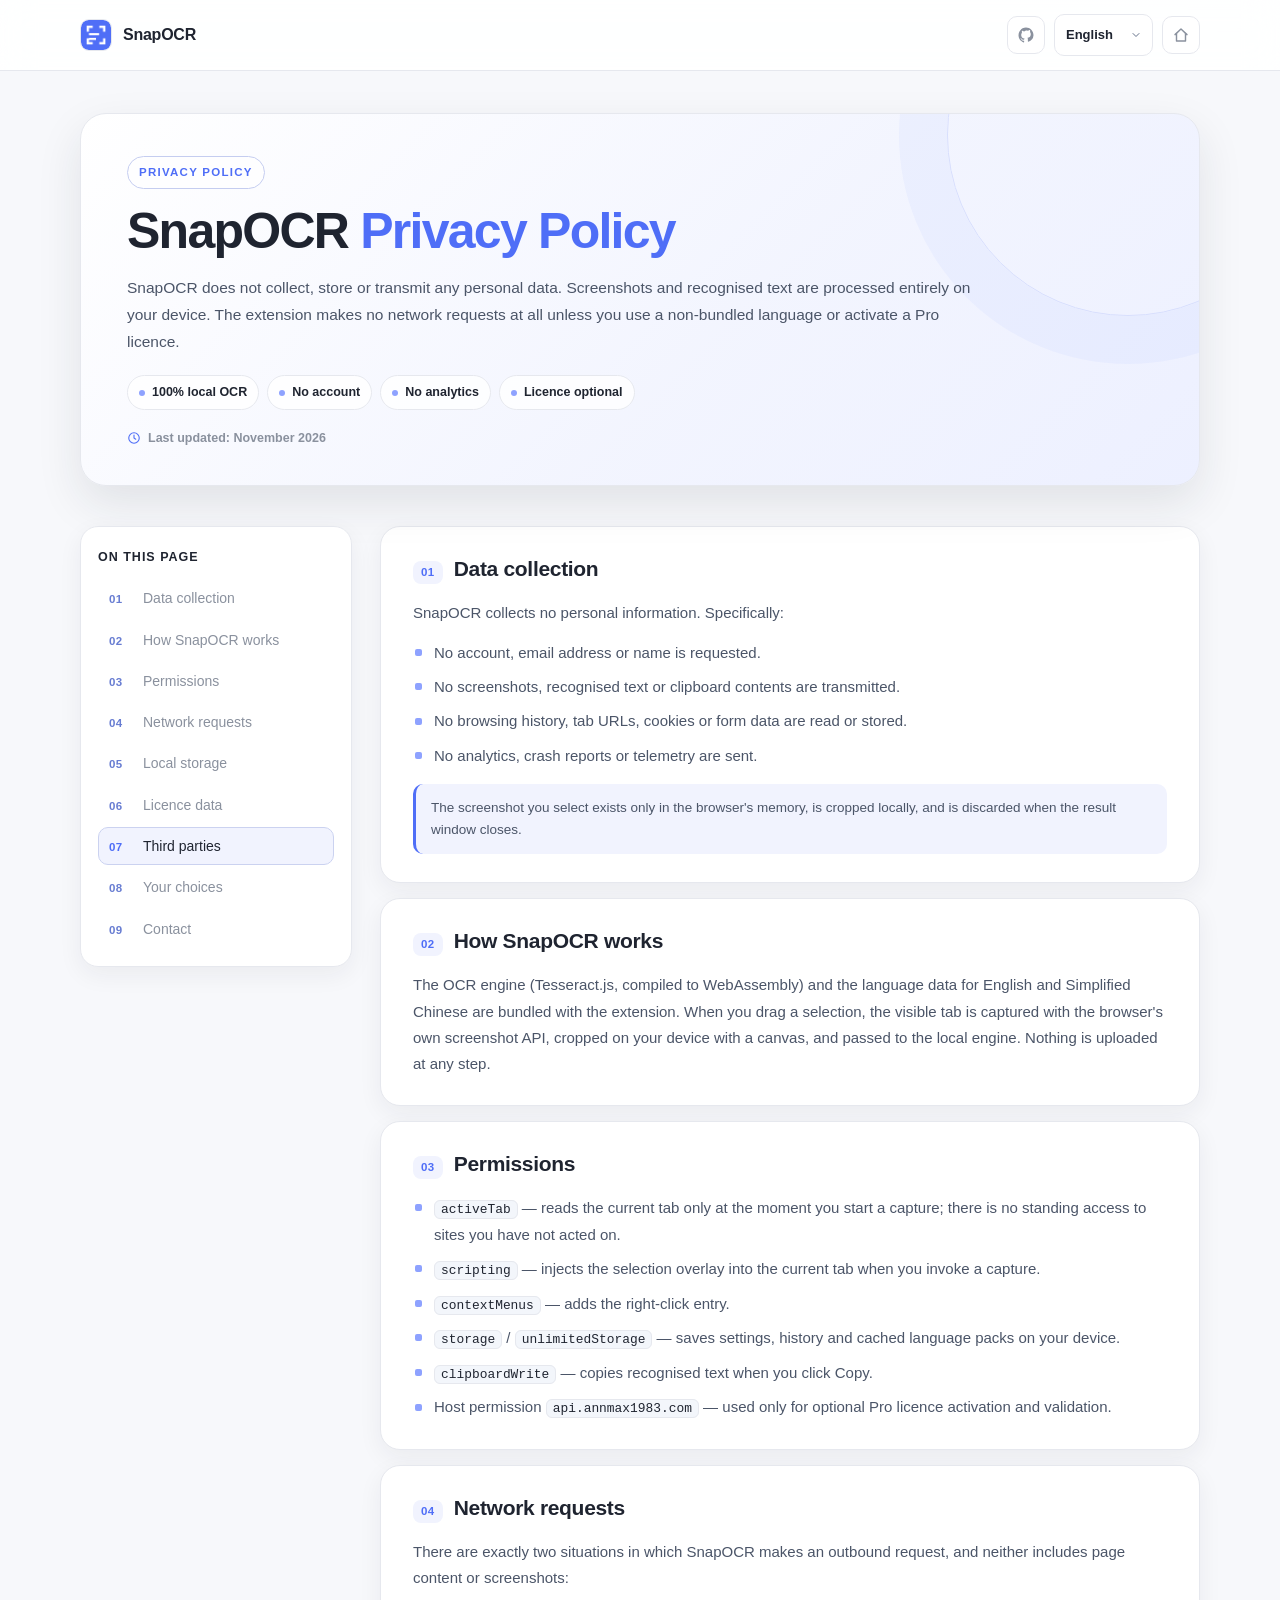
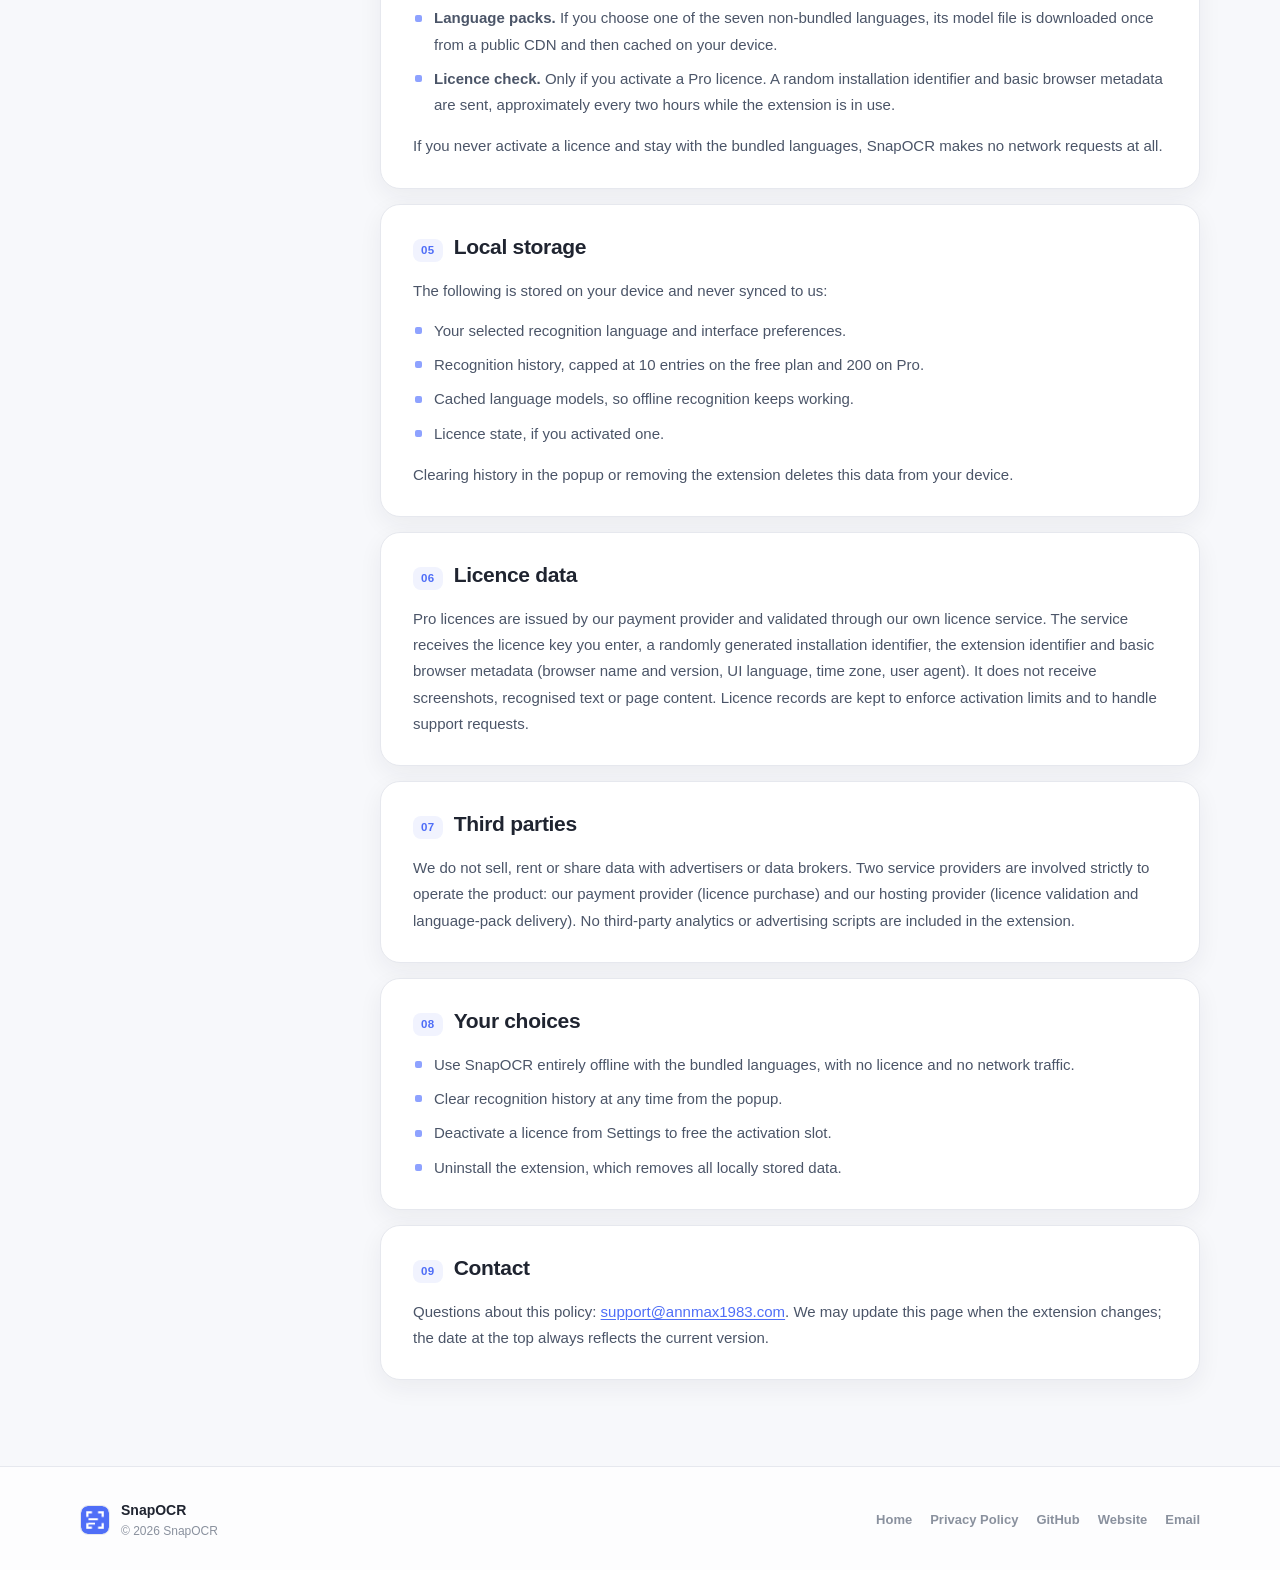
==== commit 28f31cc9: "site: restyle the pages and ship Firefox and six-language copy index.html and privacy-policy.html ar" ====
--- a/privacy-policy.html
+++ b/privacy-policy.html
@@ -3,102 +3,243 @@
 <head>
 <meta charset="utf-8">
 <meta name="viewport" content="width=device-width, initial-scale=1">
-<title>VKT SnapOCR — Privacy Policy</title>
-<meta name="description" content="Privacy policy for the SnapOCR browser extension. Local OCR, no uploads, no tracking.">
+<title>SnapOCR — Privacy Policy</title>
+<meta name="description" content="SnapOCR privacy policy: what is stored on your device, when the extension uses the network, and how to delete your data.">
 <link rel="icon" href="icons/icon128.png">
 <style>
-:root{--accent:#4f6ef7;--accent-strong:#3d5bef;--accent-soft:#eef1fe;--ink:#1f2430;--body:#4b5568;--muted:#8a919e;--line:#e6e8ee;--bg:#f7f8fb;--surface:#fff}
+:root{
+  --accent:#4f6ef7;
+  --accent-2:#8ea2ff;
+  --bg:#f7f8fb;
+  --surface:#ffffff;
+  --ink:#1f2430;
+  --body:#4b5568;
+  --muted:#8a919e;
+  --line:#e6e8ee;
+  --tint:#eef1fe;
+  --tint:color-mix(in srgb, var(--accent) 8%, #ffffff);
+  --tint-strong:#e3e8fd;
+  --tint-strong:color-mix(in srgb, var(--accent) 14%, #ffffff);
+  --shadow:0 18px 45px rgba(31,36,48,.10);
+  --shadow-soft:0 8px 24px rgba(31,36,48,.06);
+}
 *{box-sizing:border-box}
-body{margin:0;background:var(--bg);color:var(--body);font-family:-apple-system,"Segoe UI",Roboto,"Microsoft YaHei",Arial,sans-serif;font-size:15.5px;line-height:1.75;-webkit-font-smoothing:antialiased}
+html{scroll-behavior:smooth;scroll-padding-top:96px}
+body{
+  margin:0;
+  color:var(--body);
+  background:radial-gradient(900px 420px at 100% -8%, color-mix(in srgb, var(--accent-2) 12%, #ffffff) 0%, rgba(255,255,255,0) 70%), var(--bg);
+  font-family:"Segoe UI Variable Text","Segoe UI",-apple-system,BlinkMacSystemFont,"Helvetica Neue",Arial,sans-serif;
+  font-size:16px;
+  line-height:1.65;
+  -webkit-font-smoothing:antialiased;
+  text-rendering:optimizeLegibility;
+}
+img{display:block;max-width:100%}
 a{color:var(--accent);text-decoration:none}
 a:hover{text-decoration:underline}
-.wrap{max-width:840px;margin:0 auto;padding:0 24px}
-header{position:sticky;top:0;z-index:10;border-bottom:1px solid var(--line);background:rgba(247,248,251,.9);backdrop-filter:blur(10px)}
-.topbar-inner{display:flex;align-items:center;justify-content:space-between;height:60px}
-.brand{display:flex;align-items:center;gap:9px;font-weight:800;color:var(--ink)}
-.brand img{width:24px;height:24px;border-radius:6px}
-.top-actions{display:flex;align-items:center;gap:9px}
+button,select{font:inherit}
+[hidden]{display:none !important}
+::selection{background:color-mix(in srgb, var(--accent) 22%, #ffffff);color:var(--ink)}
+:focus-visible{outline:2px solid color-mix(in srgb, var(--accent) 55%, #ffffff);outline-offset:3px}
+.wrap{width:min(1120px, calc(100% - 40px));margin:0 auto}
+.topbar{position:sticky;top:0;z-index:40;background:rgba(255,255,255,.88);backdrop-filter:blur(16px);border-bottom:1px solid var(--line)}
+.topbar-inner{display:flex;align-items:center;gap:18px;height:70px}
+.brand{display:flex;align-items:center;gap:11px;color:var(--ink);font-size:16px;font-weight:750;letter-spacing:-.015em;white-space:nowrap}
+.brand:hover{text-decoration:none}
+.brand img{width:32px;height:32px;border-radius:9px;background:#fff;border:1px solid var(--line)}
+.nav-links{display:flex;align-items:center;gap:20px;margin-left:auto;font-size:13.5px;font-weight:650}
+.nav-links a{color:var(--muted)}
+.nav-links a:hover{color:var(--accent);text-decoration:none}
+.top-actions{display:flex;align-items:center;gap:9px;margin-left:auto}
+.nav-links + .top-actions{margin-left:0}
 .icon-btn{width:38px;height:38px;display:grid;place-items:center;border-radius:10px;border:1px solid var(--line);background:#fff;color:var(--muted)}
-.icon-btn:hover{color:var(--accent);border-color:#cdd7fe;text-decoration:none}
-.lang{appearance:none;border:1px solid var(--line);background:#fff;border-radius:10px;padding:9px 30px 9px 11px;font-size:13px;color:var(--ink);cursor:pointer;
+.icon-btn:hover{color:var(--accent);border-color:color-mix(in srgb, var(--accent) 26%, var(--line));text-decoration:none}
+.lang{
+  appearance:none;-webkit-appearance:none;
+  border:1px solid var(--line);
+  background-color:#fff;
   background-image:url("data:image/svg+xml,%3Csvg xmlns='http://www.w3.org/2000/svg' width='12' height='12' viewBox='0 0 24 24' fill='none' stroke='%2364718a' stroke-width='2' stroke-linecap='round' stroke-linejoin='round'%3E%3Cpath d='m6 9 6 6 6-6'/%3E%3C/svg%3E");
-  background-repeat:no-repeat;background-position:right 10px center;background-size:12px}
-main{padding:44px 0 60px}
-h1{font-size:30px;line-height:1.2;color:var(--ink);margin:0 0 6px;letter-spacing:-.02em}
-.updated{font-size:13px;color:var(--muted);margin-bottom:24px}
-.summary{background:var(--accent-soft);border-radius:14px;padding:18px 20px;font-size:14.5px;margin-bottom:8px;color:#2c3d6e}
-h2{font-size:18px;color:var(--ink);margin:34px 0 10px;letter-spacing:-.01em}
-h2 .num{color:var(--accent);margin-right:6px}
-p{margin:0 0 12px}
-ul{margin:0 0 14px;padding-left:20px}
-li{margin-bottom:7px}
-section.doc section h2:first-child{margin-top:0}
-table{width:100%;border-collapse:collapse;background:var(--surface);border:1px solid var(--line);border-radius:12px;overflow:hidden;font-size:14px;margin-bottom:16px}
-th,td{padding:10px 14px;border-bottom:1px solid var(--line);text-align:left;vertical-align:top}
-th{background:#fbfcfe;color:var(--ink);font-size:13px}
-tr:last-child td{border-bottom:none}
-code{background:#eef1f6;border-radius:5px;padding:1px 6px;font-size:13px}
-.callout{background:#fff;border:1px solid var(--line);border-radius:12px;padding:14px 16px;font-size:13.5px;margin:14px 0;color:var(--ink)}
-footer{border-top:1px solid var(--line);background:var(--surface);padding:22px 0;font-size:13px;color:var(--muted)}
-.foot{display:flex;flex-wrap:wrap;gap:8px 18px;justify-content:space-between;align-items:center}
-.foot a{color:var(--body)}
-@media (max-width:560px){.foot{flex-direction:column;align-items:flex-start}}
+  background-repeat:no-repeat;
+  background-position:right 10px center;
+  background-size:12px;
+  color:var(--ink);
+  border-radius:10px;
+  padding:9px 32px 9px 11px;
+  font-size:13px;
+  font-weight:600;
+  cursor:pointer;
+  max-width:150px;
+}
+.lang:hover{border-color:color-mix(in srgb, var(--accent) 26%, var(--line))}
+.btn{display:inline-flex;align-items:center;justify-content:center;gap:9px;min-height:48px;padding:0 20px;border-radius:12px;border:1px solid transparent;font-weight:700;font-size:14.5px;line-height:1.2;transition:transform .18s ease, box-shadow .18s ease, background-color .18s ease, border-color .18s ease}
+.btn:hover{text-decoration:none;transform:translateY(-1px)}
+.btn-primary{background:var(--accent);color:#fff;box-shadow:0 12px 26px color-mix(in srgb, var(--accent) 26%, transparent)}
+.btn-primary:hover{background:color-mix(in srgb, var(--accent) 90%, var(--ink));box-shadow:0 15px 30px color-mix(in srgb, var(--accent) 30%, transparent)}
+.btn-secondary{background:#fff;color:var(--ink);border-color:var(--line)}
+.btn-secondary:hover{border-color:color-mix(in srgb, var(--accent) 28%, var(--line))}
+.btn-quiet{background:transparent;color:var(--muted);padding:0 8px}
+.btn-quiet:hover{color:var(--accent)}
+.site-footer{margin-top:48px;border-top:1px solid var(--line);background:rgba(255,255,255,.8);padding:32px 0}
+.footer-inner{display:flex;flex-wrap:wrap;gap:20px 32px;align-items:center;justify-content:space-between}
+.footer-brand{display:flex;align-items:center;gap:11px;color:var(--ink);font-size:14px;font-weight:700}
+.footer-brand img{width:30px;height:30px;border-radius:8px;border:1px solid var(--line);background:#fff}
+.footer-brand .copy{display:block;color:var(--muted);font-size:12px;font-weight:500;line-height:1.4;margin-top:1px}
+.footer-links{display:flex;flex-wrap:wrap;gap:9px 18px;align-items:center;font-size:13px;font-weight:600}
+.footer-links a{color:var(--muted)}
+.footer-links a:hover{color:var(--accent);text-decoration:none}
+@media (max-width:900px){
+  .nav-links{display:none}
+  .topbar-inner{height:62px}
+  .wrap{width:calc(100% - 32px)}
+}
+@media (max-width:560px){
+  .brand span{display:none}
+  .lang{max-width:124px}
+  .site-footer{padding:26px 0}
+  .footer-inner{align-items:flex-start;flex-direction:column}
+}
+@media (prefers-reduced-motion:reduce){
+  html{scroll-behavior:auto}
+  *,*::before,*::after{transition:none !important;animation:none !important}
+}
+
+.policy-hero{padding:42px 0 8px}
+.policy-hero-card{position:relative;overflow:hidden;background:linear-gradient(135deg,#ffffff 0%, color-mix(in srgb, var(--accent) 7%, #ffffff) 58%, color-mix(in srgb, var(--accent-2) 16%, #ffffff) 100%);border:1px solid var(--line);border-radius:26px;padding:42px 46px 36px;box-shadow:var(--shadow)}
+.policy-hero-card::after{content:"";position:absolute;width:360px;height:360px;right:-110px;top:-160px;border-radius:50%;border:1px solid color-mix(in srgb, var(--accent) 22%, #ffffff);box-shadow:0 0 0 48px color-mix(in srgb, var(--accent) 5%, transparent);pointer-events:none}
+.eyebrow{display:inline-flex;align-items:center;gap:7px;padding:6px 11px;border-radius:999px;background:rgba(255,255,255,.72);border:1px solid color-mix(in srgb, var(--accent) 22%, var(--line));color:var(--accent);font-size:11.5px;font-weight:800;letter-spacing:.11em;text-transform:uppercase}
+.policy-hero h1{position:relative;z-index:1;margin:16px 0 0;color:var(--ink);font-size:clamp(34px,4.4vw,50px);line-height:1.06;letter-spacing:-.035em;font-weight:800}
+.policy-hero h1 .h1-sub{color:var(--accent);font-weight:780}
+.summary{position:relative;z-index:1;max-width:860px;margin:16px 0 20px;color:var(--body);font-size:15.5px;line-height:1.75}
+.summary strong{color:var(--ink);font-weight:700}
+.chips{position:relative;z-index:1;display:flex;flex-wrap:wrap;gap:8px}
+.chip{display:inline-flex;align-items:center;gap:7px;padding:6px 11px;border-radius:999px;border:1px solid var(--line);background:rgba(255,255,255,.8);color:var(--ink);font-size:12.5px;font-weight:650}
+.chip::before{content:"";width:6px;height:6px;border-radius:50%;background:var(--accent-2)}
+.updated{position:relative;z-index:1;display:flex;align-items:center;gap:7px;margin:18px 0 0;color:var(--muted);font-size:12.5px;font-weight:550}
+.updated svg{color:var(--accent)}
+.policy-layout{display:grid;grid-template-columns:272px minmax(0,1fr);gap:28px;align-items:start;padding:32px 0 38px}
+.toc{position:sticky;top:92px;max-height:calc(100vh - 120px);overflow:auto;background:#fff;border:1px solid var(--line);border-radius:18px;padding:18px 17px;box-shadow:var(--shadow-soft)}
+.toc-title{margin:2px 0 12px;color:var(--ink);font-size:12.5px;font-weight:800;letter-spacing:.08em;text-transform:uppercase}
+#p-toc{display:grid;gap:3px}
+#p-toc a{display:grid;grid-template-columns:26px minmax(0,1fr);gap:8px;align-items:baseline;padding:8px 10px;border-radius:10px;border:1px solid transparent;color:var(--muted);font-size:14px;line-height:1.45}
+#p-toc a span{color:color-mix(in srgb, var(--accent) 58%, var(--muted));font-size:11.5px;font-weight:800;letter-spacing:.04em}
+#p-toc a:hover{background:var(--tint);color:var(--ink);text-decoration:none}
+#p-toc a.active{background:var(--tint);border-color:color-mix(in srgb, var(--accent) 18%, var(--line));color:var(--ink)}
+#p-toc a.active span{color:var(--accent)}
+.policy-card{background:#fff;border:1px solid var(--line);border-radius:20px;padding:28px 32px;box-shadow:var(--shadow-soft)}
+.policy-card + .policy-card{margin-top:15px}
+.policy-card h2{display:flex;align-items:baseline;gap:11px;margin:0 0 16px;color:var(--ink);font-size:21px;line-height:1.3;letter-spacing:-.015em;font-weight:760}
+.policy-num{flex:none;padding:4px 8px;border-radius:8px;background:var(--tint);color:var(--accent);font-size:11.5px;font-weight:800;letter-spacing:.04em}
+.policy-body{color:var(--body);font-size:15px;line-height:1.75;overflow-wrap:anywhere}
+.policy-body p{margin:0 0 14px}
+.policy-body p:last-child{margin-bottom:0}
+.policy-body strong{color:var(--ink);font-weight:700}
+.policy-body em{color:var(--body)}
+.policy-body a{color:var(--accent);text-decoration:underline;text-underline-offset:2px;text-decoration-thickness:1px}
+.policy-body a:hover{color:color-mix(in srgb, var(--accent) 80%, var(--ink))}
+.policy-body code{display:inline;padding:1px 6px;border:1px solid var(--line);border-radius:6px;background:#f3f6fb;color:var(--ink);font-family:ui-monospace,SFMono-Regular,Menlo,Consolas,monospace;font-size:.86em}
+.policy-body ul{display:grid;gap:8px;margin:0 0 15px;padding:0;list-style:none}
+.policy-body ul:last-child{margin-bottom:0}
+.policy-body li{position:relative;padding-left:21px}
+.policy-body li::before{content:"";position:absolute;left:2px;top:.62em;width:7px;height:7px;border-radius:2px;background:var(--accent-2)}
+.policy-body h3{margin:21px 0 8px;color:var(--ink);font-size:15.5px;line-height:1.4;font-weight:750}
+.policy-body h3:first-child{margin-top:0}
+.policy-body .note{margin:15px 0 0;padding:13px 15px;border-left:3px solid var(--accent);border-radius:10px;background:var(--tint);color:var(--body);font-size:13.5px;line-height:1.65}
+.table-wrap{margin:15px 0;overflow-x:auto;border:1px solid var(--line);border-radius:12px}
+.policy-body table{width:100%;min-width:480px;border-collapse:collapse;font-size:13.5px;line-height:1.55}
+.policy-body th{padding:10px 13px;border-bottom:1px solid var(--line);background:#f4f7fc;color:var(--ink);text-align:left;font-weight:700}
+.policy-body td{padding:10px 13px;border-bottom:1px solid var(--line);vertical-align:top}
+.policy-body th:first-child,.policy-body td:first-child{min-width:150px}
+.policy-body tr:last-child td{border-bottom:none}
+.policy-body table code{white-space:nowrap}
+@media (max-width:900px){
+  .policy-hero{padding:26px 0 4px}
+  .policy-hero-card{padding:30px 24px 28px;border-radius:22px}
+  .policy-layout{grid-template-columns:1fr;gap:16px;padding:22px 0 30px}
+  .toc{position:static;max-height:none;padding:14px}
+  #p-toc{grid-template-columns:1fr 1fr}
+  .policy-card{padding:23px 20px}
+  .policy-card h2{font-size:19px}
+}
+@media (max-width:600px){
+  #p-toc{grid-template-columns:1fr}
+  .policy-card{padding:21px 17px}
+  .policy-body{font-size:14.5px}
+}
 </style>
 </head>
 <body>
-
-<header>
+<header class="topbar">
   <div class="wrap topbar-inner">
-    <a class="brand" href="index.html"><img src="icons/icon128.png" alt=""><span>SnapOCR</span></a>
+    <a class="brand" href="index.html"><img src="icons/icon128.png" alt="" width="32" height="32"><span>SnapOCR</span></a>
     <div class="top-actions">
-      <a class="icon-btn" href="https://github.com/annmax1983/SnapOCR" target="_blank" rel="noopener" aria-label="GitHub">
-        <svg viewBox="0 0 24 24" width="18" height="18" aria-hidden="true" fill="currentColor"><path d="M12 2C6.48 2 2 6.58 2 12.25c0 4.53 2.87 8.37 6.84 9.73.5.1.68-.22.68-.49 0-.24-.01-1.05-.01-1.9-2.78.62-3.37-1.21-3.37-1.21-.45-1.18-1.11-1.5-1.11-1.5-.91-.64.07-.63.07-.63 1 .07 1.53 1.06 1.53 1.06.89 1.56 2.34 1.11 2.91.85.09-.66.35-1.11.63-1.36-2.22-.26-4.56-1.14-4.56-5.07 0-1.12.39-2.03 1.03-2.75-.1-.26-.45-1.3.1-2.71 0 0 .84-.28 2.75 1.05A9.4 9.4 0 0 1 12 5.96c.85 0 1.71.12 2.51.35 1.91-1.33 2.75-1.05 2.75-1.05.55 1.41.2 2.45.1 2.71.64.72 1.03 1.63 1.03 2.75 0 3.94-2.34 4.81-4.57 5.06.36.32.68.94.68 1.9 0 1.37-.01 2.47-.01 2.81 0 .27.18.6.69.49A10.02 10.02 0 0 0 22 12.25C22 6.58 17.52 2 12 2Z"/></svg>
-      </a>
-      <select class="lang" id="p-lang" aria-label="Language">
-        <option value="en">English</option>
-        <option value="zh">简体中文</option>
-        <option value="ja">日本語</option>
-        <option value="de">Deutsch</option>
-        <option value="es">Español</option>
-        <option value="fr">Français</option>
-      </select>
-      <a class="icon-btn" href="index.html" aria-label="Home" title="Home">
-        <svg viewBox="0 0 24 24" width="18" height="18" aria-hidden="true" fill="none" stroke="currentColor" stroke-width="1.9" stroke-linecap="round" stroke-linejoin="round"><path d="M4 11.5 12 4l8 7.5"/><path d="M6 10v10h12V10"/></svg>
-      </a>
+      <a class="icon-btn" href="https://github.com/annmax1983/SnapOCR" target="_blank" rel="noopener" aria-label="GitHub"><svg viewBox="0 0 24 24" width="18" height="18" aria-hidden="true" fill="currentColor"><path d="M12 2C6.48 2 2 6.58 2 12.25c0 4.53 2.87 8.37 6.84 9.73.5.1.68-.22.68-.49 0-.24-.01-1.05-.01-1.9-2.78.62-3.37-1.21-3.37-1.21-.45-1.18-1.11-1.5-1.11-1.5-.91-.64.07-.63.07-.63 1 .07 1.53 1.06 1.53 1.06.89 1.56 2.34 1.11 2.91.85.09-.66.35-1.11.63-1.36-2.22-.26-4.56-1.14-4.56-5.07 0-1.12.39-2.03 1.03-2.75-.1-.26-.45-1.3.1-2.71 0 0 .84-.28 2.75 1.05A9.4 9.4 0 0 1 12 5.96c.85 0 1.71.12 2.51.35 1.91-1.33 2.75-1.05 2.75-1.05.55 1.41.2 2.45.1 2.71.64.72 1.03 1.63 1.03 2.75 0 3.94-2.34 4.81-4.57 5.06.36.32.68.94.68 1.9 0 1.37-.01 2.47-.01 2.81 0 .27.18.6.69.49A10.02 10.02 0 0 0 22 12.25C22 6.58 17.52 2 12 2Z"/></svg></a>
+      <select class="lang" id="p-lang" aria-label="Language"><option value="en">English</option><option value="zh">简体中文</option><option value="ja">日本語</option><option value="de">Deutsch</option><option value="es">Español</option><option value="fr">Français</option></select>
+      <a class="icon-btn" href="index.html" aria-label="Home" title="Home"><svg viewBox="0 0 24 24" width="18" height="18" aria-hidden="true" fill="none" stroke="currentColor" stroke-width="1.9" stroke-linecap="round" stroke-linejoin="round"><path d="M4 11.5 12 4l8 7.5"/><path d="M6 10v10h12V10"/></svg></a>
     </div>
   </div>
 </header>
-
-<main class="wrap">
-  <h1 id="doc-title">Privacy Policy</h1>
-  <div class="updated" id="doc-updated">SnapOCR browser extension · Last updated: November 5, 2026</div>
-  <div class="summary" id="doc-summary"></div>
-  <div id="doc-sections"></div>
-</main>
-
-<footer>
-  <div class="wrap foot">
-    <div id="foot-copy">© 2026 SnapOCR</div>
-    <div>
-      <a href="index.html" data-k="home">Home</a> ·
-      <a href="https://annmax1983.com/extensions.html" target="_blank" rel="noopener" data-k="more">More extensions</a> ·
-      <a href="https://www.annmax1983.com/extensions/snapocr" target="_blank" rel="noopener" data-k="site">Website</a> ·
-      <a href="mailto:support@annmax1983.com">support@annmax1983.com</a>
+<main>
+  <section class="policy-hero">
+    <div class="wrap">
+      <div class="policy-hero-card">
+        <span class="eyebrow" id="p-eyebrow">Privacy Policy</span>
+        <h1><span id="p-h1">SnapOCR</span> <span class="h1-sub" id="p-h1-sub">Privacy Policy</span></h1>
+        <p class="summary" id="p-summary">SnapOCR does not collect, store or transmit any personal data. Screenshots and recognised text are processed entirely on your device. The extension makes no network requests at all unless you use a non-bundled language or activate a Pro licence.</p>
+        <div class="chips" id="p-chips"><span class="chip">100% local OCR</span><span class="chip">No account</span><span class="chip">No analytics</span><span class="chip">Licence optional</span></div>
+        <p class="updated"><svg viewBox="0 0 24 24" width="14" height="14" aria-hidden="true" fill="none" stroke="currentColor" stroke-width="1.9" stroke-linecap="round" stroke-linejoin="round"><circle cx="12" cy="12" r="9"/><path d="M12 7v5l3 2"/></svg><span id="p-updated">Last updated: November 2026</span></p>
+      </div>
+    </div>
+  </section>
+  <div class="wrap policy-layout">
+    <aside class="toc">
+      <p class="toc-title" id="p-toc-title">On this page</p>
+      <nav id="p-toc" aria-label="On this page">
+<a href="#section-1"><span>01</span>Data collection</a>
+<a href="#section-2"><span>02</span>How SnapOCR works</a>
+<a href="#section-3"><span>03</span>Permissions</a>
+<a href="#section-4"><span>04</span>Network requests</a>
+<a href="#section-5"><span>05</span>Local storage</a>
+<a href="#section-6"><span>06</span>Licence data</a>
+<a href="#section-7"><span>07</span>Third parties</a>
+<a href="#section-8"><span>08</span>Your choices</a>
+<a href="#section-9"><span>09</span>Contact</a>
+      </nav>
+    </aside>
+    <div id="p-sections">
+<article class="policy-card" id="section-1"><h2><span class="policy-num">01</span>Data collection</h2><div class="policy-body"><p>SnapOCR collects no personal information. Specifically:</p><ul><li>No account, email address or name is requested.</li><li>No screenshots, recognised text or clipboard contents are transmitted.</li><li>No browsing history, tab URLs, cookies or form data are read or stored.</li><li>No analytics, crash reports or telemetry are sent.</li></ul><div class="note">The screenshot you select exists only in the browser's memory, is cropped locally, and is discarded when the result window closes.</div></div></article>
+<article class="policy-card" id="section-2"><h2><span class="policy-num">02</span>How SnapOCR works</h2><div class="policy-body"><p>The OCR engine (Tesseract.js, compiled to WebAssembly) and the language data for English and Simplified Chinese are bundled with the extension. When you drag a selection, the visible tab is captured with the browser's own screenshot API, cropped on your device with a canvas, and passed to the local engine. Nothing is uploaded at any step.</p></div></article>
+<article class="policy-card" id="section-3"><h2><span class="policy-num">03</span>Permissions</h2><div class="policy-body"><ul><li><code>activeTab</code> — reads the current tab only at the moment you start a capture; there is no standing access to sites you have not acted on.</li><li><code>scripting</code> — injects the selection overlay into the current tab when you invoke a capture.</li><li><code>contextMenus</code> — adds the right-click entry.</li><li><code>storage</code> / <code>unlimitedStorage</code> — saves settings, history and cached language packs on your device.</li><li><code>clipboardWrite</code> — copies recognised text when you click Copy.</li><li>Host permission <code>api.annmax1983.com</code> — used only for optional Pro licence activation and validation.</li></ul></div></article>
+<article class="policy-card" id="section-4"><h2><span class="policy-num">04</span>Network requests</h2><div class="policy-body"><p>There are exactly two situations in which SnapOCR makes an outbound request, and neither includes page content or screenshots:</p><ul><li><b>Language packs.</b> If you choose one of the seven non-bundled languages, its model file is downloaded once from a public CDN and then cached on your device.</li><li><b>Licence check.</b> Only if you activate a Pro licence. A random installation identifier and basic browser metadata are sent, approximately every two hours while the extension is in use.</li></ul><p>If you never activate a licence and stay with the bundled languages, SnapOCR makes no network requests at all.</p></div></article>
+<article class="policy-card" id="section-5"><h2><span class="policy-num">05</span>Local storage</h2><div class="policy-body"><p>The following is stored on your device and never synced to us:</p><ul><li>Your selected recognition language and interface preferences.</li><li>Recognition history, capped at 10 entries on the free plan and 200 on Pro.</li><li>Cached language models, so offline recognition keeps working.</li><li>Licence state, if you activated one.</li></ul><p>Clearing history in the popup or removing the extension deletes this data from your device.</p></div></article>
+<article class="policy-card" id="section-6"><h2><span class="policy-num">06</span>Licence data</h2><div class="policy-body"><p>Pro licences are issued by our payment provider and validated through our own licence service. The service receives the licence key you enter, a randomly generated installation identifier, the extension identifier and basic browser metadata (browser name and version, UI language, time zone, user agent). It does not receive screenshots, recognised text or page content. Licence records are kept to enforce activation limits and to handle support requests.</p></div></article>
+<article class="policy-card" id="section-7"><h2><span class="policy-num">07</span>Third parties</h2><div class="policy-body"><p>We do not sell, rent or share data with advertisers or data brokers. Two service providers are involved strictly to operate the product: our payment provider (licence purchase) and our hosting provider (licence validation and language-pack delivery). No third-party analytics or advertising scripts are included in the extension.</p></div></article>
+<article class="policy-card" id="section-8"><h2><span class="policy-num">08</span>Your choices</h2><div class="policy-body"><ul><li>Use SnapOCR entirely offline with the bundled languages, with no licence and no network traffic.</li><li>Clear recognition history at any time from the popup.</li><li>Deactivate a licence from Settings to free the activation slot.</li><li>Uninstall the extension, which removes all locally stored data.</li></ul></div></article>
+<article class="policy-card" id="section-9"><h2><span class="policy-num">09</span>Contact</h2><div class="policy-body"><p>Questions about this policy: <a href="mailto:support@annmax1983.com">support@annmax1983.com</a>. We may update this page when the extension changes; the date at the top always reflects the current version.</p></div></article>
     </div>
   </div>
+</main>
+<footer class="site-footer">
+  <div class="wrap footer-inner">
+    <div class="footer-brand">
+      <img src="icons/icon128.png" alt="" width="30" height="30">
+      <div>SnapOCR<span class="copy">© 2026 SnapOCR</span></div>
+    </div>
+    <nav class="footer-links" aria-label="Footer">
+      <a href="index.html" id="p-footer-home">Home</a>
+      <a href="privacy-policy.html" id="p-footer-privacy">Privacy Policy</a>
+      <a href="https://github.com/annmax1983/SnapOCR" target="_blank" rel="noopener" id="p-footer-github">GitHub</a>
+      <a href="https://annmax1983.com/extensions/snapocr" target="_blank" rel="noopener" id="p-footer-site">Website</a>
+      <a href="mailto:support@annmax1983.com" id="p-footer-email">Email</a>
+    </nav>
+  </div>
 </footer>
-
 <script>
-const MODEL = {
-langs: {
-en: {
-  title: "Privacy Policy",
-  updated: "SnapOCR browser extension · Last updated: November 5, 2026",
+const MODEL = {"langs":{
+"en":{
   summary: "SnapOCR does not collect, store or transmit any personal data. Screenshots and recognised text are processed entirely on your device. The extension makes no network requests at all unless you use a non-bundled language or activate a Pro licence.",
-  copy: "© 2026 SnapOCR",
-  home: "Home", more: "More extensions", site: "Website",
-  sections: [
-    { t: "Data collection", html: "<p>SnapOCR collects no personal information. Specifically:</p><ul><li>No account, email address or name is requested.</li><li>No screenshots, recognised text or clipboard contents are transmitted.</li><li>No browsing history, tab URLs, cookies or form data are read or stored.</li><li>No analytics, crash reports or telemetry are sent.</li></ul><div class='callout'>The screenshot you select exists only in the browser's memory, is cropped locally, and is discarded when the result window closes.</div>" },
+  sections: [
+    { t: "Data collection", html: "<p>SnapOCR collects no personal information. Specifically:</p><ul><li>No account, email address or name is requested.</li><li>No screenshots, recognised text or clipboard contents are transmitted.</li><li>No browsing history, tab URLs, cookies or form data are read or stored.</li><li>No analytics, crash reports or telemetry are sent.</li></ul><div class='note'>The screenshot you select exists only in the browser's memory, is cropped locally, and is discarded when the result window closes.</div>" },
     { t: "How SnapOCR works", html: "<p>The OCR engine (Tesseract.js, compiled to WebAssembly) and the language data for English and Simplified Chinese are bundled with the extension. When you drag a selection, the visible tab is captured with the browser's own screenshot API, cropped on your device with a canvas, and passed to the local engine. Nothing is uploaded at any step.</p>" },
     { t: "Permissions", html: "<ul><li><code>activeTab</code> — reads the current tab only at the moment you start a capture; there is no standing access to sites you have not acted on.</li><li><code>scripting</code> — injects the selection overlay into the current tab when you invoke a capture.</li><li><code>contextMenus</code> — adds the right-click entry.</li><li><code>storage</code> / <code>unlimitedStorage</code> — saves settings, history and cached language packs on your device.</li><li><code>clipboardWrite</code> — copies recognised text when you click Copy.</li><li>Host permission <code>api.annmax1983.com</code> — used only for optional Pro licence activation and validation.</li></ul>" },
     { t: "Network requests", html: "<p>There are exactly two situations in which SnapOCR makes an outbound request, and neither includes page content or screenshots:</p><ul><li><b>Language packs.</b> If you choose one of the seven non-bundled languages, its model file is downloaded once from a public CDN and then cached on your device.</li><li><b>Licence check.</b> Only if you activate a Pro licence. A random installation identifier and basic browser metadata are sent, approximately every two hours while the extension is in use.</li></ul><p>If you never activate a licence and stay with the bundled languages, SnapOCR makes no network requests at all.</p>" },
@@ -109,14 +250,10 @@
     { t: "Contact", html: "<p>Questions about this policy: <a href='mailto:support@annmax1983.com'>support@annmax1983.com</a>. We may update this page when the extension changes; the date at the top always reflects the current version.</p>" }
   ]
 },
-zh: {
-  title: "隐私政策",
-  updated: "SnapOCR 浏览器扩展 · 最后更新：2026 年 11 月 5 日",
+"zh":{
   summary: "SnapOCR 不收集、不存储、不传输任何个人数据。截图与识别结果完全在你的设备上处理。除非你使用非内置语言或激活 Pro 授权，扩展不会发起任何网络请求。",
-  copy: "© 2026 SnapOCR",
-  home: "首页", more: "更多扩展", site: "官方网站",
-  sections: [
-    { t: "数据收集", html: "<p>SnapOCR 不收集任何个人信息。具体而言：</p><ul><li>不索取账号、邮箱或姓名。</li><li>不传输截图、识别结果或剪贴板内容。</li><li>不读取、不存储浏览记录、标签页网址、Cookie 或表单数据。</li><li>不发送使用统计、崩溃报告或遥测数据。</li></ul><div class='callout'>你框选的截图只存在于浏览器内存中，在本地完成裁剪，结果窗口关闭即被丢弃。</div>" },
+  sections: [
+    { t: "数据收集", html: "<p>SnapOCR 不收集任何个人信息。具体而言：</p><ul><li>不索取账号、邮箱或姓名。</li><li>不传输截图、识别结果或剪贴板内容。</li><li>不读取、不存储浏览记录、标签页网址、Cookie 或表单数据。</li><li>不发送使用统计、崩溃报告或遥测数据。</li></ul><div class='note'>你框选的截图只存在于浏览器内存中，在本地完成裁剪，结果窗口关闭即被丢弃。</div>" },
     { t: "工作方式", html: "<p>OCR 引擎（Tesseract.js，编译为 WebAssembly）与英文、简体中文语言数据随扩展内置。你框选时，浏览器用自己的截图 API 截取当前可见区域，在本机用 canvas 裁剪后交给本地引擎识别。任何一步都不会上传。</p>" },
     { t: "权限说明", html: "<ul><li><code>activeTab</code> — 仅在你发起识别的那一刻读取当前标签页，不对未操作的网站保持常驻访问。</li><li><code>scripting</code> — 在你发起识别时向当前标签页注入选区层。</li><li><code>contextMenus</code> — 添加右键菜单项。</li><li><code>storage</code> / <code>unlimitedStorage</code> — 在本机保存设置、历史与语言包缓存。</li><li><code>clipboardWrite</code> — 点击「复制」时把识别结果写入剪贴板。</li><li>主机权限 <code>api.annmax1983.com</code> — 仅用于可选的 Pro 授权激活与校验。</li></ul>" },
     { t: "网络请求", html: "<p>SnapOCR 只在两种情况下发起对外请求，且都不包含页面内容或截图：</p><ul><li><b>语言包。</b>若你选择 7 种非内置语言之一，对应模型文件会从公共 CDN 下载一次，随后缓存在本机。</li><li><b>授权校验。</b>仅在你激活 Pro 授权后发生，使用期间大约每两小时一次，发送随机安装标识与基础浏览器信息。</li></ul><p>如果你不激活授权、只使用内置语言，SnapOCR 完全不发起任何网络请求。</p>" },
@@ -126,15 +263,11 @@
     { t: "你的选择", html: "<ul><li>不激活授权、只使用内置语言，即可全程离线使用，零网络流量。</li><li>随时在弹窗中清空识别历史。</li><li>在设置中注销授权，释放激活名额。</li><li>卸载扩展，将删除全部本地数据。</li></ul>" },
     { t: "联系我们", html: "<p>关于本政策的疑问：<a href='mailto:support@annmax1983.com'>support@annmax1983.com</a>。扩展功能调整时我们可能更新本页面，页面顶部的日期始终反映当前版本。</p>" }
   ]
-}
-,ja: {
-  title: "プライバシーポリシー",
-  updated: "SnapOCR ブラウザー拡張 · 最終更新：2026 年 11 月 5 日",
+},
+"ja":{
   summary: "SnapOCR は個人データを収集・保存・送信しません。スクリーンショットと認識結果は完全に端末内で処理されます。同梱外の言語を使うか Pro ライセンスを有効化しない限り、拡張機能は一切ネットワーク通信を行いません。",
-  copy: "© 2026 SnapOCR",
-  home: "ホーム", more: "他の拡張機能", site: "公式サイト",
-  sections: [
-    { t: "データ収集", html: "<p>SnapOCR は個人情報を収集しません。具体的には：</p><ul><li>アカウント・メールアドレス・名前は要求しません。</li><li>スクリーンショット・認識結果・クリップボードの内容は送信しません。</li><li>閲覧履歴・タブ URL・Cookie・フォームデータは読み取り・保存しません。</li><li>解析・クラッシュレポート・テレメトリーは送信しません。</li></ul><div class='callout'>選択したスクリーンショットはブラウザのメモリ上にのみ存在し、ローカルで切り取られ、結果ウィンドウを閉じると破棄されます。</div>" },
+  sections: [
+    { t: "データ収集", html: "<p>SnapOCR は個人情報を収集しません。具体的には：</p><ul><li>アカウント・メールアドレス・名前は要求しません。</li><li>スクリーンショット・認識結果・クリップボードの内容は送信しません。</li><li>閲覧履歴・タブ URL・Cookie・フォームデータは読み取り・保存しません。</li><li>解析・クラッシュレポート・テレメトリーは送信しません。</li></ul><div class='note'>選択したスクリーンショットはブラウザのメモリ上にのみ存在し、ローカルで切り取られ、結果ウィンドウを閉じると破棄されます。</div>" },
     { t: "動作の仕組み", html: "<p>OCR エンジン（Tesseract.js、WebAssembly にコンパイル）と英語・簡体字中国語の言語データは拡張機能に同梱されています。範囲を選択すると、ブラウザ自身のスクリーンショット API で現在のタブを撮影し、端末上の canvas で切り取ってローカルエンジンに渡します。どの段階でもアップロードは行いません。</p>" },
     { t: "権限について", html: "<ul><li><code>activeTab</code> — キャプチャ開始の瞬間にだけ現在のタブを読み取ります。操作していないサイトへの常駐アクセスはありません。</li><li><code>scripting</code> — 実行時に選択オーバーレイを注入します。</li><li><code>contextMenus</code> — 右クリック項目を追加します。</li><li><code>storage</code> / <code>unlimitedStorage</code> — 設定・履歴・言語パックのキャッシュを端末に保存します。</li><li><code>clipboardWrite</code> — コピー時に認識結果をクリップボードへ書き込みます。</li><li>ホスト権限 <code>api.annmax1983.com</code> — 任意の Pro ライセンスの認証のみに使用。</li></ul>" },
     { t: "ネットワーク通信", html: "<p>外部通信が発生するのは次の 2 つの場面だけで、どちらもページ内容やスクリーンショットを含みません：</p><ul><li><b>言語パック。</b>同梱外 7 言語のいずれかを選ぶと、モデルファイルを公共 CDN から一度だけダウンロードし、端末にキャッシュします。</li><li><b>ライセンス確認。</b>Pro ライセンスを有効化した場合のみ。ランダムなインストール識別子と基本ブラウザ情報を、使用中は約 2 時間ごとに送信します。</li></ul><p>ライセンスを有効化せず同梱言語だけを使えば、SnapOCR は一切通信しません。</p>" },
@@ -145,32 +278,24 @@
     { t: "お問い合わせ", html: "<p>本ポリシーに関するご質問：<a href='mailto:support@annmax1983.com'>support@annmax1983.com</a>。拡張機能の変更に合わせて本ページを更新することがあります。上部の日付が常に現在の版を示します。</p>" }
   ]
 },
-de: {
-  title: "Datenschutzerklärung",
-  updated: "SnapOCR-Browsererweiterung · Zuletzt aktualisiert: 5. November 2026",
+"de":{
   summary: "SnapOCR erhebt, speichert oder überträgt keinerlei personenbezogene Daten. Screenshots und erkannter Text werden vollständig auf Ihrem Gerät verarbeitet. Ohne nicht enthaltene Sprachpakete oder eine Pro-Lizenz stellt die Erweiterung keinerlei Netzwerkanfragen.",
-  copy: "© 2026 SnapOCR",
-  home: "Start", more: "Weitere Erweiterungen", site: "Website",
-  sections: [
-    { t: "Datenerfassung", html: "<p>SnapOCR erfasst keine persönlichen Daten. Konkret:</p><ul><li>Kein Konto, keine E-Mail, kein Name wird abgefragt.</li><li>Keine Screenshots, erkannten Texte oder Zwischenablage-Inhalte werden übertragen.</li><li>Kein Lesen oder Speichern von Verlauf, Tab-URLs, Cookies oder Formulardaten.</li><li>Keine Analyse-, Absturz- oder Telemetriedaten.</li></ul><div class='callout'>Der ausgewählte Screenshot existiert nur im Arbeitsspeicher des Browsers, wird lokal zugeschnitten und beim Schließen des Fensters verworfen.</div>" },
+  sections: [
+    { t: "Datenerfassung", html: "<p>SnapOCR erfasst keine persönlichen Daten. Konkret:</p><ul><li>Kein Konto, keine E-Mail, kein Name wird abgefragt.</li><li>Keine Screenshots, erkannten Texte oder Zwischenablage-Inhalte werden übertragen.</li><li>Kein Lesen oder Speichern von Verlauf, Tab-URLs, Cookies oder Formulardaten.</li><li>Keine Analyse-, Absturz- oder Telemetriedaten.</li></ul><div class='note'>Der ausgewählte Screenshot existiert nur im Arbeitsspeicher des Browsers, wird lokal zugeschnitten und beim Schließen des Fensters verworfen.</div>" },
     { t: "Wie SnapOCR funktioniert", html: "<p>Die OCR-Engine (Tesseract.js, als WebAssembly kompiliert) sowie die Sprachdaten für Englisch und Chinesisch (vereinfacht) sind in der Erweiterung enthalten. Beim Aufziehen einer Auswahl fotografiert der Browser den sichtbaren Tab mit seiner eigenen Screenshot-API, das Bild wird auf Ihrem Gerät per Canvas zugeschnitten und an die lokale Engine übergeben. In keinem Schritt wird etwas hochgeladen.</p>" },
-    { t: "Berechtigungen", html: "<ul><li><code>activeTab</code> — liest den aktuellen Tab nur im Moment des Aufnahme Starts; kein dauerhafter Zugriff auf unberührte Seiten.</li><li><code>scripting</code> — injiziert das Auswahl-Overlay bei Bedarf.</li><li><code>contextMenus</code> — fügt den Rechtsklick-Eintrag hinzu.</li><li><code>storage</code> / <code>unlimitedStorage</code> — speichert Einstellungen, Verlauf und Sprachpakete auf Ihrem Gerät.</li><li><code>clipboardWrite</code> — kopiert erkannten Text beim Klick auf „Kopieren“.</li><li>Host-Berechtigung <code>api.annmax1983.com</code> — nur für die optionale Pro-Lizenz.</li></ul>" },
-    { t: "Netzwerkanfragen", html: "<p>Es gibt genau zwei Situationen mit ausgehenden Anfragen, und keine überträgt Seiteninhalte oder Screenshots:</p><ul><li><b>Sprachpakete.</b> Wählen Sie eine der sieben nicht enthaltenen Sprachen, wird die Modelldatei einmal aus einem öffentlichen CDN geladen und auf dem Gerät zwischengespeichert.</li><li><b>Lizenzprüfung.</b>Nur bei aktivierter Pro-Lizenz: eine zufällige Installations-ID und grundlegende Browserdaten, während der Nutzung etwa alle zwei Stunden.</li></ul><p>Ohne Lizenz und nur mit enthaltenen Sprachen stellt SnapOCR keinerlei Netzwerkanfragen.</p>" },
+    { t: "Berechtigungen", html: "<ul><li><code>activeTab</code> — liest den aktuellen Tab nur im Moment der Aufnahme; kein dauerhafter Zugriff auf unberührte Seiten.</li><li><code>scripting</code> — injiziert das Auswahl-Overlay bei Bedarf.</li><li><code>contextMenus</code> — fügt den Rechtsklick-Eintrag hinzu.</li><li><code>storage</code> / <code>unlimitedStorage</code> — speichert Einstellungen, Verlauf und Sprachpakete auf Ihrem Gerät.</li><li><code>clipboardWrite</code> — kopiert erkannten Text beim Klick auf „Kopieren“.</li><li>Host-Berechtigung <code>api.annmax1983.com</code> — nur für die optionale Pro-Lizenz.</li></ul>" },
+    { t: "Netzwerkanfragen", html: "<p>Es gibt genau zwei Situationen mit ausgehenden Anfragen, und keine überträgt Seiteninhalte oder Screenshots:</p><ul><li><b>Sprachpakete.</b> Wählen Sie eine der sieben nicht enthaltenen Sprachen, wird die Modelldatei einmal aus einem öffentlichen CDN geladen und auf dem Gerät zwischengespeichert.</li><li><b>Lizenzprüfung.</b> Nur bei aktivierter Pro-Lizenz: eine zufällige Installations-ID und grundlegende Browserdaten, während der Nutzung etwa alle zwei Stunden.</li></ul><p>Ohne Lizenz und nur mit enthaltenen Sprachen stellt SnapOCR keinerlei Netzwerkanfragen.</p>" },
     { t: "Lokaler Speicher", html: "<p>Folgendes wird auf Ihrem Gerät gespeichert und nie mit uns synchronisiert:</p><ul><li>Gewählte Erkennungssprache und Oberflächeneinstellungen.</li><li>Erkennungsverlauf (max. 10 Einträge gratis, 200 mit Pro).</li><li>Zwischengespeicherte Sprachmodelle für die Offline-Erkennung.</li><li>Lizenzstatus, sofern aktiviert.</li></ul><p>Verlauf leeren oder die Erweiterung entfernen löscht diese Daten vom Gerät.</p>" },
     { t: "Lizenzdaten", html: "<p>Pro-Lizenzen werden von unserem Zahlungsdienstleister ausgestellt und über unseren eigenen Lizenzdienst geprüft. Der Dienst erhält den eingegebenen Lizenzschlüssel, eine zufällige Installations-ID, die Erweiterungs-ID und grundlegende Browserdaten (Name, Version, Oberflächensprache, Zeitzone, User-Agent) — niemals Screenshots, erkannten Text oder Seiteninhalte. Lizenzdaten dienen der Begrenzung der Aktivierungen und dem Support.</p>" },
     { t: "Drittanbieter", html: "<p>Wir verkaufen, vermieten oder teilen keine Daten mit Werbekunden oder Datenhändlern. Am Betrieb beteiligt sind ausschließlich zwei Dienstleister: unser Zahlungsdienstleister (Lizenzkauf) und unser Hosting-Anbieter (Lizenzprüfung und Auslieferung der Sprachpakete). Die Erweiterung enthält keine Analyse- oder Werbeskripte von Dritten.</p>" },
     { t: "Ihre Wahlmöglichkeiten", html: "<ul><li>Nutzen Sie SnapOCR vollständig offline mit den enthaltenen Sprachen — ohne Lizenz und ohne Netzwerkverkehr.</li><li>Leeren Sie den Verlauf jederzeit über das Popup.</li><li>Deaktivieren Sie eine Lizenz in den Einstellungen, um den Platz freizugeben.</li><li>Deinstallation entfernt alle lokal gespeicherten Daten.</li></ul>" },
     { t: "Kontakt", html: "<p>Fragen zu dieser Erklärung: <a href='mailto:support@annmax1983.com'>support@annmax1983.com</a>. Bei Änderungen der Erweiterung kann diese Seite aktualisiert werden; das Datum oben zeigt stets die aktuelle Fassung.</p>" }
   ]
-}
-,es: {
-  title: "Política de privacidad",
-  updated: "Extensión de navegador SnapOCR · Última actualización: 5 de noviembre de 2026",
+},
+"es":{
   summary: "SnapOCR no recopila, almacena ni transmite ningún dato personal. Las capturas y el texto reconocido se procesan por completo en tu dispositivo. La extensión no realiza ninguna petición de red salvo que uses un idioma no incluido o actives una licencia Pro.",
-  copy: "© 2026 SnapOCR",
-  home: "Inicio", more: "Más extensiones", site: "Sitio web",
-  sections: [
-    { t: "Recogida de datos", html: "<p>SnapOCR no recopila información personal. En concreto:</p><ul><li>No se pide cuenta, correo ni nombre.</li><li>No se transmiten capturas, texto reconocido ni contenido del portapapeles.</li><li>No se leen ni guardan historial, URLs de pestañas, cookies ni datos de formularios.</li><li>No se envían analíticas, informes de fallos ni telemetría.</li></ul><div class='callout'>La captura que seleccionas existe solo en la memoria del navegador, se recorta en local y se descarta al cerrar la ventana de resultado.</div>" },
+  sections: [
+    { t: "Recogida de datos", html: "<p>SnapOCR no recopila información personal. En concreto:</p><ul><li>No se pide cuenta, correo ni nombre.</li><li>No se transmiten capturas, texto reconocido ni contenido del portapapeles.</li><li>No se leen ni guardan historial, URLs de pestañas, cookies ni datos de formularios.</li><li>No se envían analíticas, informes de fallos ni telemetría.</li></ul><div class='note'>La captura que seleccionas existe solo en la memoria del navegador, se recorta en local y se descarta al cerrar la ventana de resultado.</div>" },
     { t: "Cómo funciona SnapOCR", html: "<p>El motor OCR (Tesseract.js, compilado a WebAssembly) y los datos de inglés y chino simplificado van incluidos en la extensión. Al arrastrar una selección, el navegador captura la pestaña visible con su propia API, la imagen se recorta en tu dispositivo con un canvas y se pasa al motor local. En ningún paso se sube nada.</p>" },
     { t: "Permisos", html: "<ul><li><code>activeTab</code> — lee la pestaña actual solo al iniciar una captura; no hay acceso permanente a sitios que no has usado.</li><li><code>scripting</code> — inyecta la capa de selección al invocar una captura.</li><li><code>contextMenus</code> — añade la entrada del menú contextual.</li><li><code>storage</code> / <code>unlimitedStorage</code> — guarda ajustes, historial y paquetes de idioma en tu dispositivo.</li><li><code>clipboardWrite</code> — copia el texto reconocido al pulsar Copiar.</li><li>Permiso de host <code>api.annmax1983.com</code> — solo para la licencia Pro opcional.</li></ul>" },
     { t: "Peticiones de red", html: "<p>Hay exactamente dos situaciones con peticiones salientes, y ninguna incluye contenido de páginas ni capturas:</p><ul><li><b>Paquetes de idioma.</b> Si eliges uno de los siete idiomas no incluidos, su modelo se descarga una vez desde una CDN pública y queda en caché en tu dispositivo.</li><li><b>Validación de licencia.</b> Solo con licencia Pro activa: un identificador de instalación aleatorio y datos básicos del navegador, aproximadamente cada dos horas durante el uso.</li></ul><p>Sin licencia y solo con los idiomas incluidos, SnapOCR no realiza ninguna petición de red.</p>" },
@@ -181,14 +306,10 @@
     { t: "Contacto", html: "<p>Dudas sobre esta política: <a href='mailto:support@annmax1983.com'>support@annmax1983.com</a>. Podemos actualizar esta página cuando cambie la extensión; la fecha superior refleja siempre la versión vigente.</p>" }
   ]
 },
-fr: {
-  title: "Politique de confidentialité",
-  updated: "Extension de navigateur SnapOCR · Dernière mise à jour : 5 novembre 2026",
+"fr":{
   summary: "SnapOCR ne collecte, ne stocke et ne transmet aucune donnée personnelle. Les captures et le texte reconnu sont traités intégralement sur votre appareil. L'extension n'effectue aucune requête réseau, sauf si vous utilisez une langue non incluse ou activez une licence Pro.",
-  copy: "© 2026 SnapOCR",
-  home: "Accueil", more: "Autres extensions", site: "Site web",
-  sections: [
-    { t: "Collecte de données", html: "<p>SnapOCR ne collecte aucune information personnelle. Concrètement :</p><ul><li>Aucun compte, e-mail ou nom n'est demandé.</li><li>Aucune capture, texte reconnu ni contenu du presse-papiers n'est transmis.</li><li>Aucune lecture ni stockage de l'historique, des URLs d'onglets, des cookies ou des données de formulaires.</li><li>Aucune analyse, rapport de plantage ni télémétrie.</li></ul><div class='callout'>La capture que vous sélectionnez n'existe que dans la mémoire du navigateur, est recadrée en local et disparaît à la fermeture de la fenêtre de résultat.</div>" },
+  sections: [
+    { t: "Collecte de données", html: "<p>SnapOCR ne collecte aucune information personnelle. Concrètement :</p><ul><li>Aucun compte, e-mail ou nom n'est demandé.</li><li>Aucune capture, texte reconnu ni contenu du presse-papiers n'est transmis.</li><li>Aucune lecture ni stockage de l'historique, des URLs d'onglets, des cookies ou des données de formulaires.</li><li>Aucune analyse, rapport de plantage ni télémétrie.</li></ul><div class='note'>La capture que vous sélectionnez n'existe que dans la mémoire du navigateur, est recadrée en local et disparaît à la fermeture de la fenêtre de résultat.</div>" },
     { t: "Fonctionnement de SnapOCR", html: "<p>Le moteur OCR (Tesseract.js, compilé en WebAssembly) ainsi que les données anglaises et chinoises simplifiées sont embarqués dans l'extension. Lorsque vous tracez une sélection, le navigateur photographie l'onglet visible avec sa propre API de capture, l'image est recadrée sur votre appareil via un canvas puis transmise au moteur local. Aucune étape n'implique de téléversement.</p>" },
     { t: "Permissions", html: "<ul><li><code>activeTab</code> — lit l'onglet courant uniquement au lancement d'une capture ; aucun accès permanent aux sites non utilisés.</li><li><code>scripting</code> — injecte la couche de sélection à la demande.</li><li><code>contextMenus</code> — ajoute l'entrée du menu contextuel.</li><li><code>storage</code> / <code>unlimitedStorage</code> — enregistre réglages, historique et packs de langue sur votre appareil.</li><li><code>clipboardWrite</code> — copie le texte reconnu au clic sur Copier.</li><li>Permission d'hôte <code>api.annmax1983.com</code> — réservée à la licence Pro facultative.</li></ul>" },
     { t: "Requêtes réseau", html: "<p>Il existe exactement deux situations générant des requêtes sortantes, et aucune ne transporte le contenu des pages ni des captures :</p><ul><li><b>Packs de langue.</b> Si vous choisissez l'une des sept langues non incluses, le fichier du modèle est téléchargé une fois depuis un CDN public puis mis en cache sur votre appareil.</li><li><b>Vérification de licence.</b> Uniquement avec une licence Pro active : un identifiant d'installation aléatoire et des données de navigateur de base, environ toutes les deux heures pendant l'utilisation.</li></ul><p>Sans licence et avec les langues incluses uniquement, SnapOCR n'effectue aucune requête réseau.</p>" },
@@ -199,58 +320,154 @@
     { t: "Contact", html: "<p>Questions sur cette politique : <a href='mailto:support@annmax1983.com'>support@annmax1983.com</a>. Cette page peut être mise à jour lors des évolutions de l'extension ; la date en haut reflète toujours la version en vigueur.</p>" }
   ]
 }
-}
+}};
+
+const UI_ALL = {
+"en":{"privacyTitle":"Privacy Policy","home":"Home","onThisPage":"On this page","lastUpdated":"Last updated: November 2026","chips":["100% local OCR","No account","No analytics","Licence optional"],"footerHome":"Home","footerGithub":"GitHub","footerSite":"Website","footerEmail":"Email"},
+"zh":{"privacyTitle":"隐私政策","home":"首页","onThisPage":"本页内容","lastUpdated":"最后更新：2026 年 11 月","chips":["100% 本地 OCR","无需账号","无统计追踪","许可证可选"],"footerHome":"首页","footerGithub":"GitHub","footerSite":"官方网站","footerEmail":"邮箱"},
+"ja":{"privacyTitle":"プライバシーポリシー","home":"ホーム","onThisPage":"このページの内容","lastUpdated":"最終更新：2026 年 11 月","chips":["100% 端末内 OCR","アカウント不要","トラッキングなし","ライセンスは任意"],"footerHome":"ホーム","footerGithub":"GitHub","footerSite":"公式サイト","footerEmail":"メール"},
+"de":{"privacyTitle":"Datenschutzerklärung","home":"Start","onThisPage":"Auf dieser Seite","lastUpdated":"Zuletzt aktualisiert: November 2026","chips":["100 % lokale OCR","Kein Konto","Kein Tracking","Lizenz optional"],"footerHome":"Start","footerGithub":"GitHub","footerSite":"Website","footerEmail":"E-Mail"},
+"es":{"privacyTitle":"Política de privacidad","home":"Inicio","onThisPage":"En esta página","lastUpdated":"Última actualización: noviembre de 2026","chips":["OCR 100% local","Sin cuenta","Sin analítica","Licencia opcional"],"footerHome":"Inicio","footerGithub":"GitHub","footerSite":"Sitio web","footerEmail":"Correo"},
+"fr":{"privacyTitle":"Politique de confidentialité","home":"Accueil","onThisPage":"Sur cette page","lastUpdated":"Dernière mise à jour : novembre 2026","chips":["OCR 100 % locale","Sans compte","Sans analyse","Licence facultative"],"footerHome":"Accueil","footerGithub":"GitHub","footerSite":"Site web","footerEmail":"E-mail"}
 };
 
-function render(lang) {
-  const L = MODEL.langs[lang] || MODEL.langs.en;
-  document.getElementById('doc-title').textContent = L.title;
-  document.getElementById('doc-updated').textContent = L.updated;
-  document.getElementById('doc-summary').textContent = L.summary;
-  document.getElementById('foot-copy').textContent = L.copy;
-  document.querySelectorAll('[data-k]').forEach(el => {
-    const v = L[el.getAttribute('data-k')];
-    if (typeof v === 'string') el.textContent = v;
-  });
-
-  const wrap = document.getElementById('doc-sections');
-  wrap.textContent = '';
-  L.sections.forEach((sec, idx) => {
-    const secEl = document.createElement('section');
-    secEl.className = 'doc';
-    const h2 = document.createElement('h2');
-    const num = document.createElement('span');
-    num.className = 'num';
-    num.textContent = (idx + 1) + '.';
-    h2.appendChild(num);
-    h2.appendChild(document.createTextNode(sec.t));
-    const body = document.createElement('div');
-    body.innerHTML = sec.html;
-    secEl.append(h2, body);
-    wrap.appendChild(secEl);
-  });
-
-  document.documentElement.lang = lang === 'zh' ? 'zh-CN' : lang;
-  try { localStorage.setItem('snapocr_policy_lang', lang); } catch (e) {}
-}
-
-document.getElementById('p-lang').addEventListener('change', e => render(e.target.value));
-
-(function init() {
-  let lang = 'en';
-  try {
-    const saved = localStorage.getItem('snapocr_policy_lang');
-    const nav = (navigator.language || 'en').toLowerCase();
-    if (saved && MODEL.langs[saved]) lang = saved;
-    else if (nav.startsWith('zh')) lang = 'zh';
-    else if (nav.startsWith('ja')) lang = 'ja';
-    else if (nav.startsWith('de')) lang = 'de';
-    else if (nav.startsWith('es')) lang = 'es';
-    else if (nav.startsWith('fr')) lang = 'fr';
-  } catch (e) {}
-  document.getElementById('p-lang').value = lang;
-  render(lang);
+const CONFIG = {"name":"SnapOCR","github":"https://github.com/annmax1983/SnapOCR","icon":"icons/icon128.png","site":"https://annmax1983.com/extensions/snapocr"};
+const LANG_KEY = "vkt-snapocr-lang";
+(function () {
+  "use strict";
+
+  var select = document.getElementById("p-lang");
+  var observer = null;
+  var ui = function (lang) { return UI_ALL[lang] || UI_ALL.en; };
+
+  function esc(value) {
+    return String(value == null ? "" : value)
+      .replace(/&/g, "&amp;")
+      .replace(/</g, "&lt;")
+      .replace(/>/g, "&gt;")
+      .replace(/"/g, "&quot;");
+  }
+
+  function setText(id, value) {
+    var el = document.getElementById(id);
+    if (el) el.textContent = value == null ? "" : value;
+  }
+
+  function detect() {
+    var codes = navigator.languages && navigator.languages.length ? navigator.languages : [navigator.language || "en"];
+    for (var i = 0; i < codes.length; i++) {
+      var code = String(codes[i] || "").toLowerCase();
+      if (code.indexOf("zh") === 0) return "zh";
+      if (code.indexOf("ja") === 0) return "ja";
+      if (code.indexOf("de") === 0) return "de";
+      if (code.indexOf("es") === 0) return "es";
+      if (code.indexOf("fr") === 0) return "fr";
+      if (code.indexOf("en") === 0) return "en";
+    }
+    return "en";
+  }
+
+  function initToc() {
+    if (observer) observer.disconnect();
+    var links = Array.prototype.slice.call(document.querySelectorAll("#p-toc a"));
+    var cards = Array.prototype.slice.call(document.querySelectorAll(".policy-card"));
+    if (!links.length || !cards.length || typeof IntersectionObserver === "undefined") return;
+
+    function activate(id) {
+      links.forEach(function (link) {
+        link.classList.toggle("active", link.getAttribute("href") === "#" + id);
+      });
+    }
+
+    observer = new IntersectionObserver(function (entries) {
+      var visible = entries.filter(function (entry) { return entry.isIntersecting; });
+      if (visible.length) activate(visible[0].target.id);
+    }, { rootMargin: "-18% 0px -68% 0px", threshold: [0, 1] });
+
+    cards.forEach(function (card) { observer.observe(card); });
+    if (links[0]) links[0].classList.add("active");
+  }
+
+  function render(lang) {
+    var data = MODEL.langs[lang];
+    if (!data) return;
+    var u = ui(lang);
+
+    document.documentElement.lang = lang === "zh" ? "zh-CN" : lang;
+    document.title = CONFIG.name + " — " + u.privacyTitle;
+
+    setText("p-home", u.home);
+    setText("p-eyebrow", u.privacyTitle);
+    setText("p-h1", CONFIG.name);
+    setText("p-h1-sub", u.privacyTitle);
+    setText("p-updated", u.lastUpdated);
+    setText("p-toc-title", u.onThisPage);
+
+    var summary = document.getElementById("p-summary");
+    if (summary) summary.innerHTML = data.summary || "";
+
+    var chips = document.getElementById("p-chips");
+    if (chips) {
+      chips.innerHTML = u.chips.map(function (chip) {
+        return '<span class="chip">' + esc(chip) + "</span>";
+      }).join("");
+    }
+
+    setText("p-footer-home", u.footerHome);
+    setText("p-footer-privacy", u.privacyTitle);
+    setText("p-footer-github", u.footerGithub);
+    setText("p-footer-site", u.footerSite);
+    setText("p-footer-email", u.footerEmail || "Email");
+
+    var toc = document.getElementById("p-toc");
+    var sections = document.getElementById("p-sections");
+    if (!toc || !sections) return;
+    toc.innerHTML = "";
+    sections.innerHTML = "";
+
+    data.sections.forEach(function (section, index) {
+      var number = String(index + 1).padStart(2, "0");
+      var id = "section-" + (index + 1);
+
+      var link = document.createElement("a");
+      link.href = "#" + id;
+      link.innerHTML = "<span>" + number + "</span>" + esc(section.t);
+      toc.appendChild(link);
+
+      var card = document.createElement("article");
+      card.className = "policy-card";
+      card.id = id;
+      card.innerHTML = '<h2><span class="policy-num">' + number + "</span>" + esc(section.t) + '</h2><div class="policy-body">' + section.html + "</div>";
+      sections.appendChild(card);
+    });
+
+    initToc();
+  }
+
+  function storedLang() {
+    try { return localStorage.getItem(LANG_KEY); } catch (error) { return null; }
+  }
+
+  function remember(lang) {
+    try { localStorage.setItem(LANG_KEY, lang); } catch (error) { /* storage can be blocked */ }
+  }
+
+  initToc();
+
+  if (select) {
+    var saved = storedLang();
+    var initial = saved && MODEL.langs[saved] ? saved : detect();
+    if (!MODEL.langs[initial]) initial = "en";
+    select.value = initial;
+    if (initial !== "en") render(initial);
+    select.addEventListener("change", function () {
+      remember(select.value);
+      render(select.value);
+      window.scrollTo({ top: 0, behavior: "smooth" });
+    });
+  }
 })();
+
 </script>
 </body>
 </html>
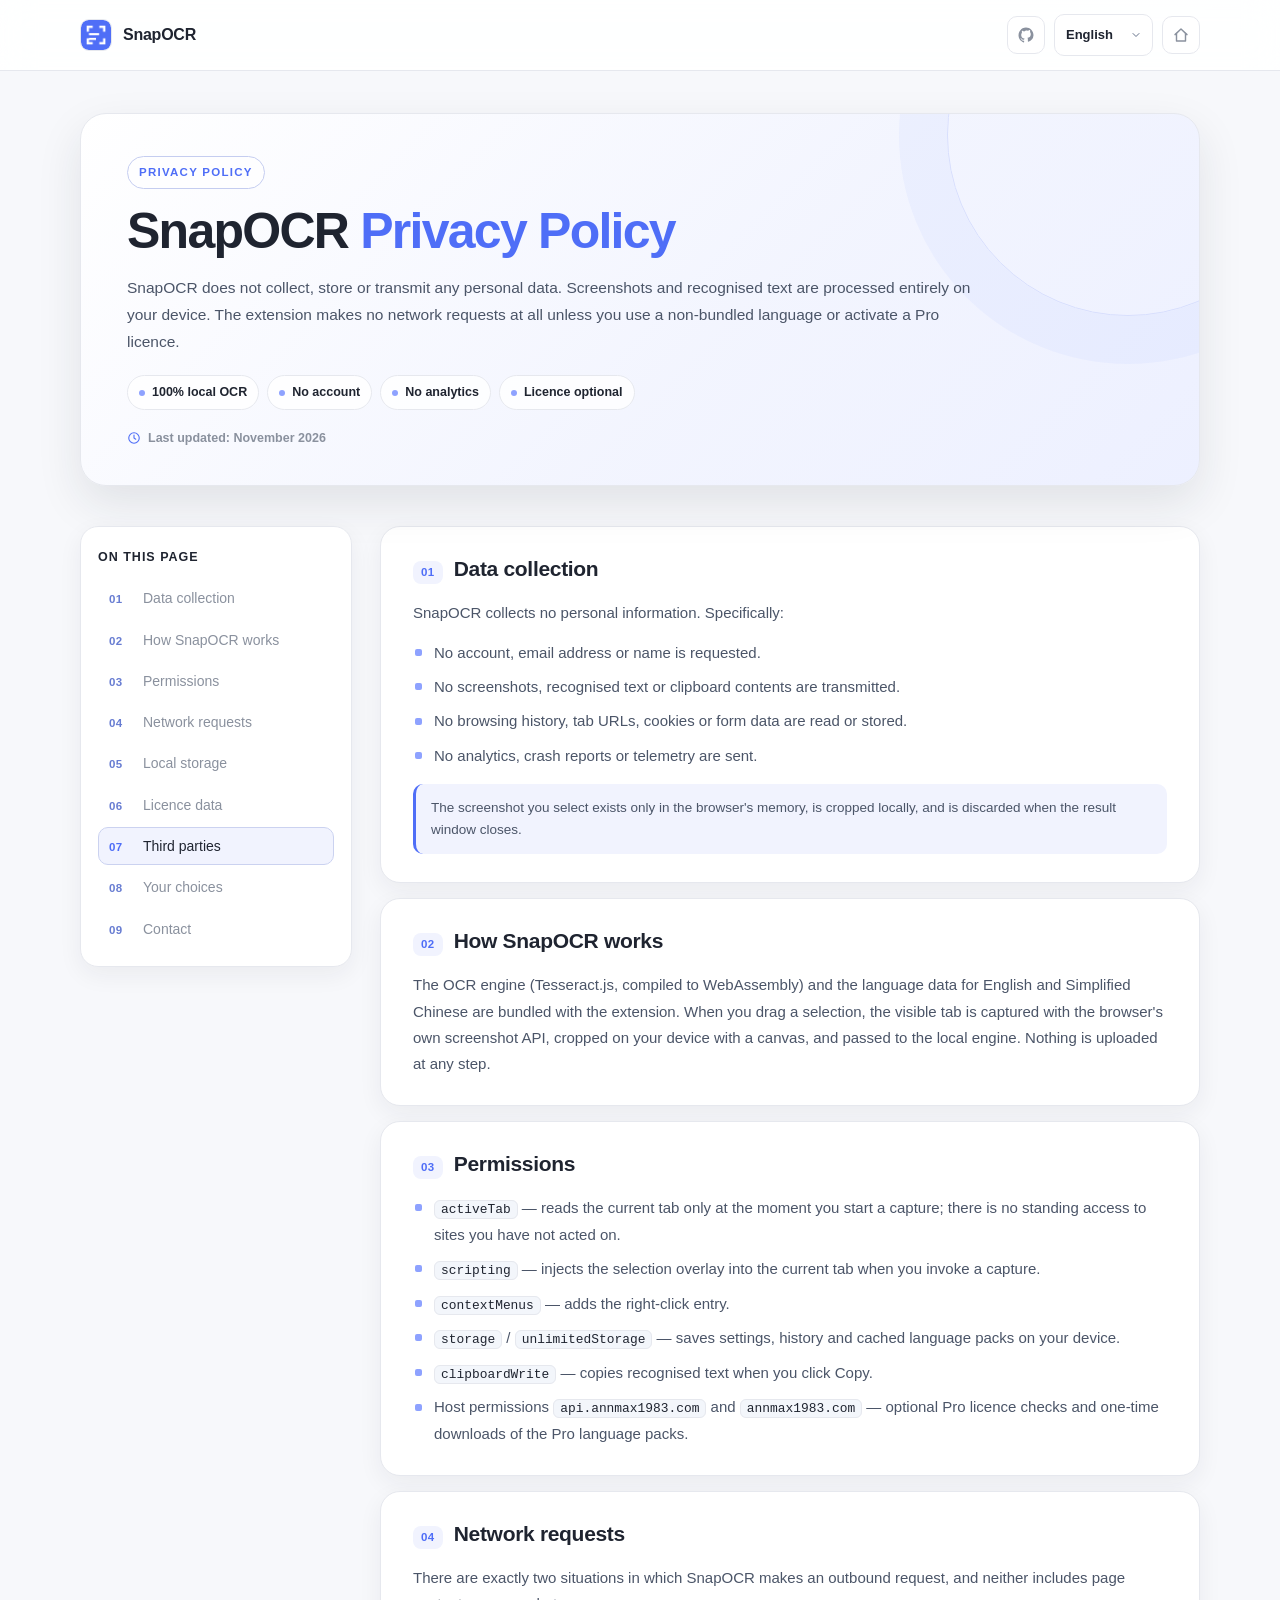
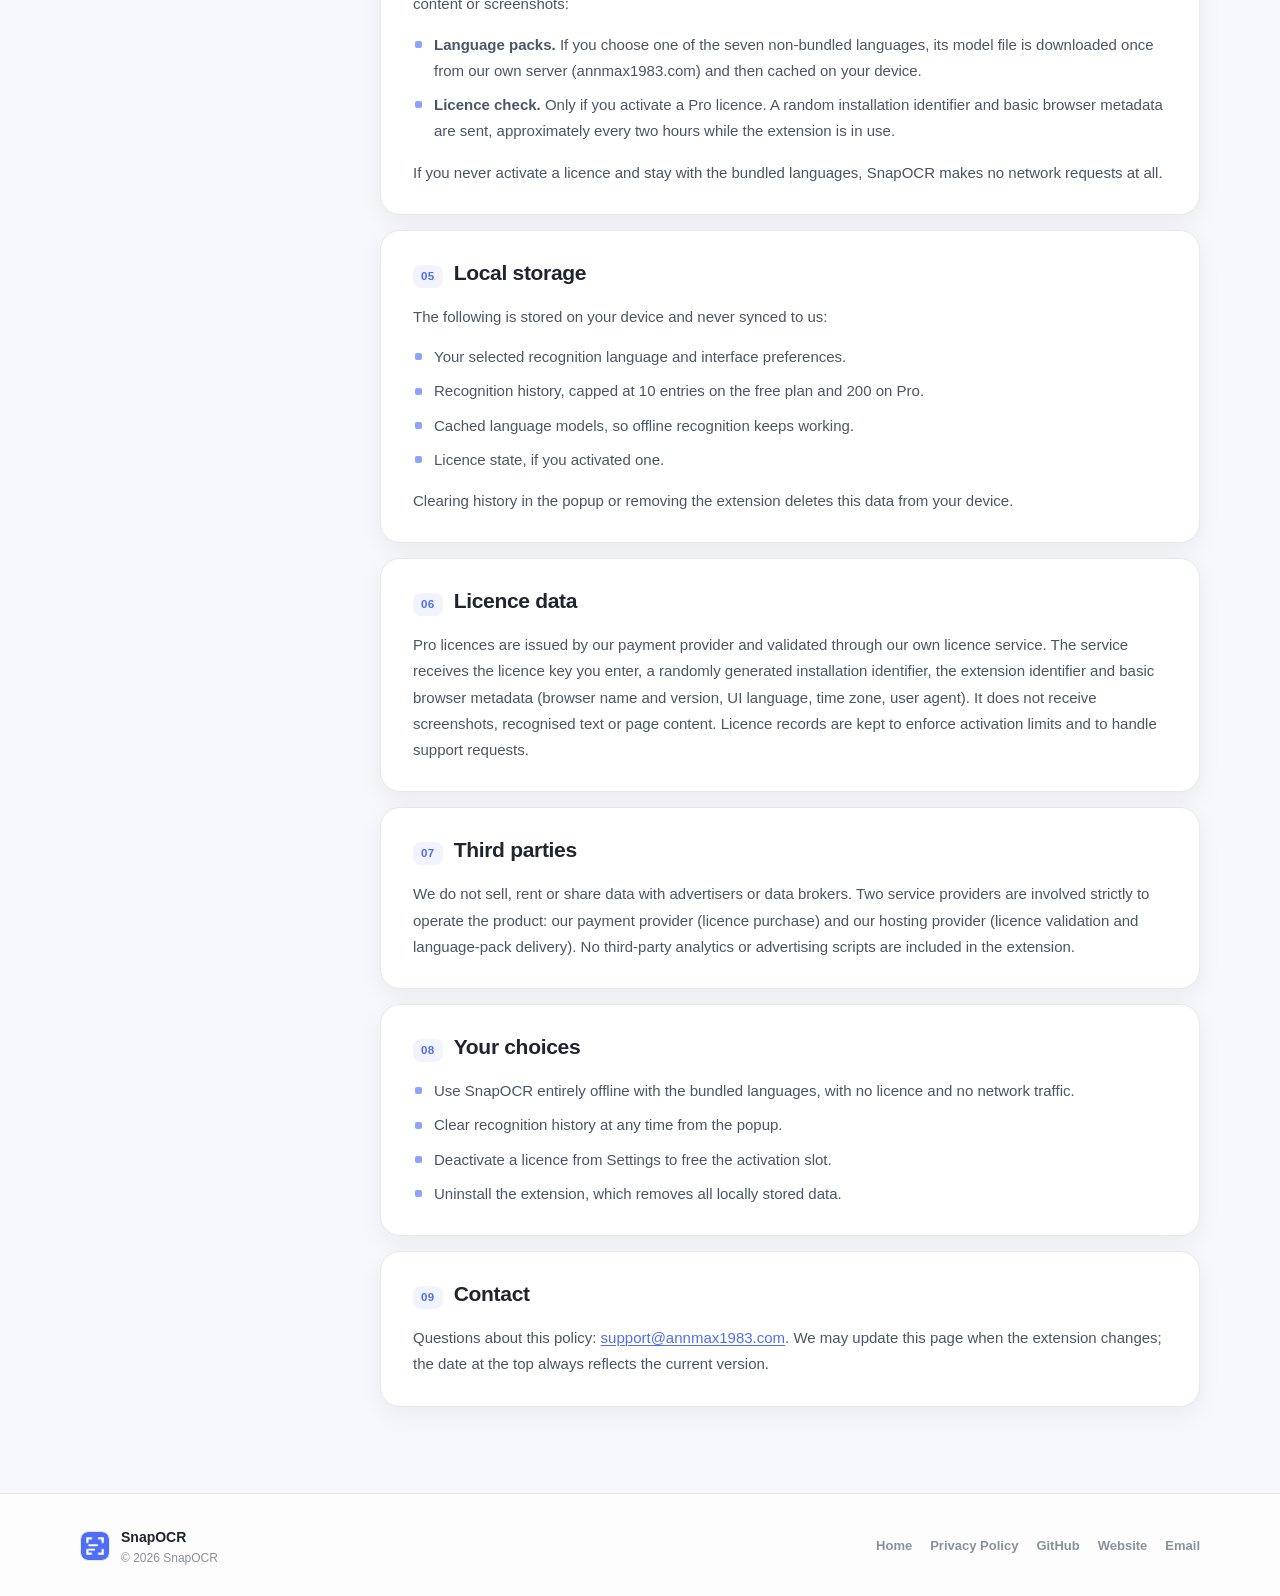
==== commit 80bbcb44: "docs: raise Firefox baseline to 140 and list licence host in permissions" ====
--- a/privacy-policy.html
+++ b/privacy-policy.html
@@ -209,8 +209,8 @@
     <div id="p-sections">
 <article class="policy-card" id="section-1"><h2><span class="policy-num">01</span>Data collection</h2><div class="policy-body"><p>SnapOCR collects no personal information. Specifically:</p><ul><li>No account, email address or name is requested.</li><li>No screenshots, recognised text or clipboard contents are transmitted.</li><li>No browsing history, tab URLs, cookies or form data are read or stored.</li><li>No analytics, crash reports or telemetry are sent.</li></ul><div class="note">The screenshot you select exists only in the browser's memory, is cropped locally, and is discarded when the result window closes.</div></div></article>
 <article class="policy-card" id="section-2"><h2><span class="policy-num">02</span>How SnapOCR works</h2><div class="policy-body"><p>The OCR engine (Tesseract.js, compiled to WebAssembly) and the language data for English and Simplified Chinese are bundled with the extension. When you drag a selection, the visible tab is captured with the browser's own screenshot API, cropped on your device with a canvas, and passed to the local engine. Nothing is uploaded at any step.</p></div></article>
-<article class="policy-card" id="section-3"><h2><span class="policy-num">03</span>Permissions</h2><div class="policy-body"><ul><li><code>activeTab</code> — reads the current tab only at the moment you start a capture; there is no standing access to sites you have not acted on.</li><li><code>scripting</code> — injects the selection overlay into the current tab when you invoke a capture.</li><li><code>contextMenus</code> — adds the right-click entry.</li><li><code>storage</code> / <code>unlimitedStorage</code> — saves settings, history and cached language packs on your device.</li><li><code>clipboardWrite</code> — copies recognised text when you click Copy.</li><li>Host permission <code>api.annmax1983.com</code> — used only for optional Pro licence activation and validation.</li></ul></div></article>
-<article class="policy-card" id="section-4"><h2><span class="policy-num">04</span>Network requests</h2><div class="policy-body"><p>There are exactly two situations in which SnapOCR makes an outbound request, and neither includes page content or screenshots:</p><ul><li><b>Language packs.</b> If you choose one of the seven non-bundled languages, its model file is downloaded once from a public CDN and then cached on your device.</li><li><b>Licence check.</b> Only if you activate a Pro licence. A random installation identifier and basic browser metadata are sent, approximately every two hours while the extension is in use.</li></ul><p>If you never activate a licence and stay with the bundled languages, SnapOCR makes no network requests at all.</p></div></article>
+<article class="policy-card" id="section-3"><h2><span class="policy-num">03</span>Permissions</h2><div class="policy-body"><ul><li><code>activeTab</code> — reads the current tab only at the moment you start a capture; there is no standing access to sites you have not acted on.</li><li><code>scripting</code> — injects the selection overlay into the current tab when you invoke a capture.</li><li><code>contextMenus</code> — adds the right-click entry.</li><li><code>storage</code> / <code>unlimitedStorage</code> — saves settings, history and cached language packs on your device.</li><li><code>clipboardWrite</code> — copies recognised text when you click Copy.</li><li>Host permissions <code>api.annmax1983.com</code> and <code>annmax1983.com</code> — optional Pro licence checks and one-time downloads of the Pro language packs.</li></ul></div></article>
+<article class="policy-card" id="section-4"><h2><span class="policy-num">04</span>Network requests</h2><div class="policy-body"><p>There are exactly two situations in which SnapOCR makes an outbound request, and neither includes page content or screenshots:</p><ul><li><b>Language packs.</b> If you choose one of the seven non-bundled languages, its model file is downloaded once from our own server (annmax1983.com) and then cached on your device.</li><li><b>Licence check.</b> Only if you activate a Pro licence. A random installation identifier and basic browser metadata are sent, approximately every two hours while the extension is in use.</li></ul><p>If you never activate a licence and stay with the bundled languages, SnapOCR makes no network requests at all.</p></div></article>
 <article class="policy-card" id="section-5"><h2><span class="policy-num">05</span>Local storage</h2><div class="policy-body"><p>The following is stored on your device and never synced to us:</p><ul><li>Your selected recognition language and interface preferences.</li><li>Recognition history, capped at 10 entries on the free plan and 200 on Pro.</li><li>Cached language models, so offline recognition keeps working.</li><li>Licence state, if you activated one.</li></ul><p>Clearing history in the popup or removing the extension deletes this data from your device.</p></div></article>
 <article class="policy-card" id="section-6"><h2><span class="policy-num">06</span>Licence data</h2><div class="policy-body"><p>Pro licences are issued by our payment provider and validated through our own licence service. The service receives the licence key you enter, a randomly generated installation identifier, the extension identifier and basic browser metadata (browser name and version, UI language, time zone, user agent). It does not receive screenshots, recognised text or page content. Licence records are kept to enforce activation limits and to handle support requests.</p></div></article>
 <article class="policy-card" id="section-7"><h2><span class="policy-num">07</span>Third parties</h2><div class="policy-body"><p>We do not sell, rent or share data with advertisers or data brokers. Two service providers are involved strictly to operate the product: our payment provider (licence purchase) and our hosting provider (licence validation and language-pack delivery). No third-party analytics or advertising scripts are included in the extension.</p></div></article>
@@ -241,8 +241,8 @@
   sections: [
     { t: "Data collection", html: "<p>SnapOCR collects no personal information. Specifically:</p><ul><li>No account, email address or name is requested.</li><li>No screenshots, recognised text or clipboard contents are transmitted.</li><li>No browsing history, tab URLs, cookies or form data are read or stored.</li><li>No analytics, crash reports or telemetry are sent.</li></ul><div class='note'>The screenshot you select exists only in the browser's memory, is cropped locally, and is discarded when the result window closes.</div>" },
     { t: "How SnapOCR works", html: "<p>The OCR engine (Tesseract.js, compiled to WebAssembly) and the language data for English and Simplified Chinese are bundled with the extension. When you drag a selection, the visible tab is captured with the browser's own screenshot API, cropped on your device with a canvas, and passed to the local engine. Nothing is uploaded at any step.</p>" },
-    { t: "Permissions", html: "<ul><li><code>activeTab</code> — reads the current tab only at the moment you start a capture; there is no standing access to sites you have not acted on.</li><li><code>scripting</code> — injects the selection overlay into the current tab when you invoke a capture.</li><li><code>contextMenus</code> — adds the right-click entry.</li><li><code>storage</code> / <code>unlimitedStorage</code> — saves settings, history and cached language packs on your device.</li><li><code>clipboardWrite</code> — copies recognised text when you click Copy.</li><li>Host permission <code>api.annmax1983.com</code> — used only for optional Pro licence activation and validation.</li></ul>" },
-    { t: "Network requests", html: "<p>There are exactly two situations in which SnapOCR makes an outbound request, and neither includes page content or screenshots:</p><ul><li><b>Language packs.</b> If you choose one of the seven non-bundled languages, its model file is downloaded once from a public CDN and then cached on your device.</li><li><b>Licence check.</b> Only if you activate a Pro licence. A random installation identifier and basic browser metadata are sent, approximately every two hours while the extension is in use.</li></ul><p>If you never activate a licence and stay with the bundled languages, SnapOCR makes no network requests at all.</p>" },
+    { t: "Permissions", html: "<ul><li><code>activeTab</code> — reads the current tab only at the moment you start a capture; there is no standing access to sites you have not acted on.</li><li><code>scripting</code> — injects the selection overlay into the current tab when you invoke a capture.</li><li><code>contextMenus</code> — adds the right-click entry.</li><li><code>storage</code> / <code>unlimitedStorage</code> — saves settings, history and cached language packs on your device.</li><li><code>clipboardWrite</code> — copies recognised text when you click Copy.</li><li>Host permissions <code>api.annmax1983.com</code> and <code>annmax1983.com</code> — optional Pro licence checks and one-time downloads of the Pro language packs.</li></ul>" },
+    { t: "Network requests", html: "<p>There are exactly two situations in which SnapOCR makes an outbound request, and neither includes page content or screenshots:</p><ul><li><b>Language packs.</b> If you choose one of the seven non-bundled languages, its model file is downloaded once from our own server (annmax1983.com) and then cached on your device.</li><li><b>Licence check.</b> Only if you activate a Pro licence. A random installation identifier and basic browser metadata are sent, approximately every two hours while the extension is in use.</li></ul><p>If you never activate a licence and stay with the bundled languages, SnapOCR makes no network requests at all.</p>" },
     { t: "Local storage", html: "<p>The following is stored on your device and never synced to us:</p><ul><li>Your selected recognition language and interface preferences.</li><li>Recognition history, capped at 10 entries on the free plan and 200 on Pro.</li><li>Cached language models, so offline recognition keeps working.</li><li>Licence state, if you activated one.</li></ul><p>Clearing history in the popup or removing the extension deletes this data from your device.</p>" },
     { t: "Licence data", html: "<p>Pro licences are issued by our payment provider and validated through our own licence service. The service receives the licence key you enter, a randomly generated installation identifier, the extension identifier and basic browser metadata (browser name and version, UI language, time zone, user agent). It does not receive screenshots, recognised text or page content. Licence records are kept to enforce activation limits and to handle support requests.</p>" },
     { t: "Third parties", html: "<p>We do not sell, rent or share data with advertisers or data brokers. Two service providers are involved strictly to operate the product: our payment provider (licence purchase) and our hosting provider (licence validation and language-pack delivery). No third-party analytics or advertising scripts are included in the extension.</p>" },
@@ -255,8 +255,8 @@
   sections: [
     { t: "数据收集", html: "<p>SnapOCR 不收集任何个人信息。具体而言：</p><ul><li>不索取账号、邮箱或姓名。</li><li>不传输截图、识别结果或剪贴板内容。</li><li>不读取、不存储浏览记录、标签页网址、Cookie 或表单数据。</li><li>不发送使用统计、崩溃报告或遥测数据。</li></ul><div class='note'>你框选的截图只存在于浏览器内存中，在本地完成裁剪，结果窗口关闭即被丢弃。</div>" },
     { t: "工作方式", html: "<p>OCR 引擎（Tesseract.js，编译为 WebAssembly）与英文、简体中文语言数据随扩展内置。你框选时，浏览器用自己的截图 API 截取当前可见区域，在本机用 canvas 裁剪后交给本地引擎识别。任何一步都不会上传。</p>" },
-    { t: "权限说明", html: "<ul><li><code>activeTab</code> — 仅在你发起识别的那一刻读取当前标签页，不对未操作的网站保持常驻访问。</li><li><code>scripting</code> — 在你发起识别时向当前标签页注入选区层。</li><li><code>contextMenus</code> — 添加右键菜单项。</li><li><code>storage</code> / <code>unlimitedStorage</code> — 在本机保存设置、历史与语言包缓存。</li><li><code>clipboardWrite</code> — 点击「复制」时把识别结果写入剪贴板。</li><li>主机权限 <code>api.annmax1983.com</code> — 仅用于可选的 Pro 授权激活与校验。</li></ul>" },
-    { t: "网络请求", html: "<p>SnapOCR 只在两种情况下发起对外请求，且都不包含页面内容或截图：</p><ul><li><b>语言包。</b>若你选择 7 种非内置语言之一，对应模型文件会从公共 CDN 下载一次，随后缓存在本机。</li><li><b>授权校验。</b>仅在你激活 Pro 授权后发生，使用期间大约每两小时一次，发送随机安装标识与基础浏览器信息。</li></ul><p>如果你不激活授权、只使用内置语言，SnapOCR 完全不发起任何网络请求。</p>" },
+    { t: "权限说明", html: "<ul><li><code>activeTab</code> — 仅在你发起识别的那一刻读取当前标签页，不对未操作的网站保持常驻访问。</li><li><code>scripting</code> — 在你发起识别时向当前标签页注入选区层。</li><li><code>contextMenus</code> — 添加右键菜单项。</li><li><code>storage</code> / <code>unlimitedStorage</code> — 在本机保存设置、历史与语言包缓存。</li><li><code>clipboardWrite</code> — 点击「复制」时把识别结果写入剪贴板。</li><li>主机权限 <code>api.annmax1983.com</code>、<code>annmax1983.com</code> — 仅用于可选的 Pro 授权校验，以及 Pro 语言包的一次性下载。</li></ul>" },
+    { t: "网络请求", html: "<p>SnapOCR 只在两种情况下发起对外请求，且都不包含页面内容或截图：</p><ul><li><b>语言包。</b>若你选择 7 种非内置语言之一，对应模型文件会从我们的服务器（annmax1983.com）下载一次，随后缓存在本机。</li><li><b>授权校验。</b>仅在你激活 Pro 授权后发生，使用期间大约每两小时一次，发送随机安装标识与基础浏览器信息。</li></ul><p>如果你不激活授权、只使用内置语言，SnapOCR 完全不发起任何网络请求。</p>" },
     { t: "本地存储", html: "<p>以下数据保存在你的设备上，不会同步给我们：</p><ul><li>你选择的识别语言与界面偏好。</li><li>识别历史：免费版上限 10 条，Pro 版 200 条。</li><li>已缓存的语言模型，用于保持离线可用。</li><li>授权状态（如果你激活过）。</li></ul><p>在弹窗中清空历史或卸载扩展，即会从设备上删除这些数据。</p>" },
     { t: "授权数据", html: "<p>Pro 授权由支付服务商签发，并通过我们自建的授权服务校验。该服务会收到你输入的授权码、随机生成的安装标识、扩展标识以及基础浏览器信息（浏览器名称与版本、界面语言、时区、User-Agent）；不会收到截图、识别结果或页面内容。授权记录用于执行激活数量限制与处理售后支持。</p>" },
     { t: "第三方", html: "<p>我们不会向广告商或数据中间商出售、出租或共享数据。仅有两类服务商参与产品运行：支付服务商（授权购买）与托管服务商（授权校验、语言包分发）。扩展内不含任何第三方统计或广告脚本。</p>" },
@@ -269,8 +269,8 @@
   sections: [
     { t: "データ収集", html: "<p>SnapOCR は個人情報を収集しません。具体的には：</p><ul><li>アカウント・メールアドレス・名前は要求しません。</li><li>スクリーンショット・認識結果・クリップボードの内容は送信しません。</li><li>閲覧履歴・タブ URL・Cookie・フォームデータは読み取り・保存しません。</li><li>解析・クラッシュレポート・テレメトリーは送信しません。</li></ul><div class='note'>選択したスクリーンショットはブラウザのメモリ上にのみ存在し、ローカルで切り取られ、結果ウィンドウを閉じると破棄されます。</div>" },
     { t: "動作の仕組み", html: "<p>OCR エンジン（Tesseract.js、WebAssembly にコンパイル）と英語・簡体字中国語の言語データは拡張機能に同梱されています。範囲を選択すると、ブラウザ自身のスクリーンショット API で現在のタブを撮影し、端末上の canvas で切り取ってローカルエンジンに渡します。どの段階でもアップロードは行いません。</p>" },
-    { t: "権限について", html: "<ul><li><code>activeTab</code> — キャプチャ開始の瞬間にだけ現在のタブを読み取ります。操作していないサイトへの常駐アクセスはありません。</li><li><code>scripting</code> — 実行時に選択オーバーレイを注入します。</li><li><code>contextMenus</code> — 右クリック項目を追加します。</li><li><code>storage</code> / <code>unlimitedStorage</code> — 設定・履歴・言語パックのキャッシュを端末に保存します。</li><li><code>clipboardWrite</code> — コピー時に認識結果をクリップボードへ書き込みます。</li><li>ホスト権限 <code>api.annmax1983.com</code> — 任意の Pro ライセンスの認証のみに使用。</li></ul>" },
-    { t: "ネットワーク通信", html: "<p>外部通信が発生するのは次の 2 つの場面だけで、どちらもページ内容やスクリーンショットを含みません：</p><ul><li><b>言語パック。</b>同梱外 7 言語のいずれかを選ぶと、モデルファイルを公共 CDN から一度だけダウンロードし、端末にキャッシュします。</li><li><b>ライセンス確認。</b>Pro ライセンスを有効化した場合のみ。ランダムなインストール識別子と基本ブラウザ情報を、使用中は約 2 時間ごとに送信します。</li></ul><p>ライセンスを有効化せず同梱言語だけを使えば、SnapOCR は一切通信しません。</p>" },
+    { t: "権限について", html: "<ul><li><code>activeTab</code> — キャプチャ開始の瞬間にだけ現在のタブを読み取ります。操作していないサイトへの常駐アクセスはありません。</li><li><code>scripting</code> — 実行時に選択オーバーレイを注入します。</li><li><code>contextMenus</code> — 右クリック項目を追加します。</li><li><code>storage</code> / <code>unlimitedStorage</code> — 設定・履歴・言語パックのキャッシュを端末に保存します。</li><li><code>clipboardWrite</code> — コピー時に認識結果をクリップボードへ書き込みます。</li><li>ホスト権限 <code>api.annmax1983.com</code>・<code>annmax1983.com</code> — 任意の Pro ライセンス確認と、Pro 言語パックの初回ダウンロードのみに使用。</li></ul>" },
+    { t: "ネットワーク通信", html: "<p>外部通信が発生するのは次の 2 つの場面だけで、どちらもページ内容やスクリーンショットを含みません：</p><ul><li><b>言語パック。</b>同梱外 7 言語のいずれかを選ぶと、モデルファイルを当社のサーバー（annmax1983.com）から一度だけダウンロードし、端末にキャッシュします。</li><li><b>ライセンス確認。</b>Pro ライセンスを有効化した場合のみ。ランダムなインストール識別子と基本ブラウザ情報を、使用中は約 2 時間ごとに送信します。</li></ul><p>ライセンスを有効化せず同梱言語だけを使えば、SnapOCR は一切通信しません。</p>" },
     { t: "ローカル保存", html: "<p>以下は端末に保存され、当方へ同期されません：</p><ul><li>選択した認識言語と表示設定。</li><li>認識履歴（無料版 10 件、Pro 版 200 件まで）。</li><li>キャッシュした言語モデル（オフライン認識のため）。</li><li>ライセンス状態（有効化した場合）。</li></ul><p>ポップアップで履歴を消すか拡張機能を削除すると、これらは端末から削除されます。</p>" },
     { t: "ライセンスデータ", html: "<p>Pro ライセンスは決済プロバイダーが発行し、当方のライセンスサービスで検証されます。送信されるのは入力されたライセンスキー、ランダムなインストール識別子、拡張機能識別子、基本ブラウザ情報（名前・バージョン・UI 言語・タイムゾーン・User-Agent）のみで、スクリーンショット・認識結果・ページ内容は含まれません。ライセンス記録は活性化数の制限とサポート対応のために保持されます。</p>" },
     { t: "第三者", html: "<p>広告主やデータブローカーにデータを販売・貸与・共有することはありません。製品の運用に厳密に必要な 2 つのサービス（決済プロバイダー、ライセンス検証と言語パック配信のホスティング）のみが関与します。拡張機能に第三者の解析・広告スクリプトは含まれていません。</p>" },
@@ -283,8 +283,8 @@
   sections: [
     { t: "Datenerfassung", html: "<p>SnapOCR erfasst keine persönlichen Daten. Konkret:</p><ul><li>Kein Konto, keine E-Mail, kein Name wird abgefragt.</li><li>Keine Screenshots, erkannten Texte oder Zwischenablage-Inhalte werden übertragen.</li><li>Kein Lesen oder Speichern von Verlauf, Tab-URLs, Cookies oder Formulardaten.</li><li>Keine Analyse-, Absturz- oder Telemetriedaten.</li></ul><div class='note'>Der ausgewählte Screenshot existiert nur im Arbeitsspeicher des Browsers, wird lokal zugeschnitten und beim Schließen des Fensters verworfen.</div>" },
     { t: "Wie SnapOCR funktioniert", html: "<p>Die OCR-Engine (Tesseract.js, als WebAssembly kompiliert) sowie die Sprachdaten für Englisch und Chinesisch (vereinfacht) sind in der Erweiterung enthalten. Beim Aufziehen einer Auswahl fotografiert der Browser den sichtbaren Tab mit seiner eigenen Screenshot-API, das Bild wird auf Ihrem Gerät per Canvas zugeschnitten und an die lokale Engine übergeben. In keinem Schritt wird etwas hochgeladen.</p>" },
-    { t: "Berechtigungen", html: "<ul><li><code>activeTab</code> — liest den aktuellen Tab nur im Moment der Aufnahme; kein dauerhafter Zugriff auf unberührte Seiten.</li><li><code>scripting</code> — injiziert das Auswahl-Overlay bei Bedarf.</li><li><code>contextMenus</code> — fügt den Rechtsklick-Eintrag hinzu.</li><li><code>storage</code> / <code>unlimitedStorage</code> — speichert Einstellungen, Verlauf und Sprachpakete auf Ihrem Gerät.</li><li><code>clipboardWrite</code> — kopiert erkannten Text beim Klick auf „Kopieren“.</li><li>Host-Berechtigung <code>api.annmax1983.com</code> — nur für die optionale Pro-Lizenz.</li></ul>" },
-    { t: "Netzwerkanfragen", html: "<p>Es gibt genau zwei Situationen mit ausgehenden Anfragen, und keine überträgt Seiteninhalte oder Screenshots:</p><ul><li><b>Sprachpakete.</b> Wählen Sie eine der sieben nicht enthaltenen Sprachen, wird die Modelldatei einmal aus einem öffentlichen CDN geladen und auf dem Gerät zwischengespeichert.</li><li><b>Lizenzprüfung.</b> Nur bei aktivierter Pro-Lizenz: eine zufällige Installations-ID und grundlegende Browserdaten, während der Nutzung etwa alle zwei Stunden.</li></ul><p>Ohne Lizenz und nur mit enthaltenen Sprachen stellt SnapOCR keinerlei Netzwerkanfragen.</p>" },
+    { t: "Berechtigungen", html: "<ul><li><code>activeTab</code> — liest den aktuellen Tab nur im Moment der Aufnahme; kein dauerhafter Zugriff auf unberührte Seiten.</li><li><code>scripting</code> — injiziert das Auswahl-Overlay bei Bedarf.</li><li><code>contextMenus</code> — fügt den Rechtsklick-Eintrag hinzu.</li><li><code>storage</code> / <code>unlimitedStorage</code> — speichert Einstellungen, Verlauf und Sprachpakete auf Ihrem Gerät.</li><li><code>clipboardWrite</code> — kopiert erkannten Text beim Klick auf „Kopieren“.</li><li>Host-Berechtigungen <code>api.annmax1983.com</code> und <code>annmax1983.com</code> — nur für die optionale Pro-Lizenzprüfung und den einmaligen Download der Pro-Sprachpakete.</li></ul>" },
+    { t: "Netzwerkanfragen", html: "<p>Es gibt genau zwei Situationen mit ausgehenden Anfragen, und keine überträgt Seiteninhalte oder Screenshots:</p><ul><li><b>Sprachpakete.</b> Wählen Sie eine der sieben nicht enthaltenen Sprachen, wird die Modelldatei einmal von unserem eigenen Server (annmax1983.com) geladen und auf dem Gerät zwischengespeichert.</li><li><b>Lizenzprüfung.</b> Nur bei aktivierter Pro-Lizenz: eine zufällige Installations-ID und grundlegende Browserdaten, während der Nutzung etwa alle zwei Stunden.</li></ul><p>Ohne Lizenz und nur mit enthaltenen Sprachen stellt SnapOCR keinerlei Netzwerkanfragen.</p>" },
     { t: "Lokaler Speicher", html: "<p>Folgendes wird auf Ihrem Gerät gespeichert und nie mit uns synchronisiert:</p><ul><li>Gewählte Erkennungssprache und Oberflächeneinstellungen.</li><li>Erkennungsverlauf (max. 10 Einträge gratis, 200 mit Pro).</li><li>Zwischengespeicherte Sprachmodelle für die Offline-Erkennung.</li><li>Lizenzstatus, sofern aktiviert.</li></ul><p>Verlauf leeren oder die Erweiterung entfernen löscht diese Daten vom Gerät.</p>" },
     { t: "Lizenzdaten", html: "<p>Pro-Lizenzen werden von unserem Zahlungsdienstleister ausgestellt und über unseren eigenen Lizenzdienst geprüft. Der Dienst erhält den eingegebenen Lizenzschlüssel, eine zufällige Installations-ID, die Erweiterungs-ID und grundlegende Browserdaten (Name, Version, Oberflächensprache, Zeitzone, User-Agent) — niemals Screenshots, erkannten Text oder Seiteninhalte. Lizenzdaten dienen der Begrenzung der Aktivierungen und dem Support.</p>" },
     { t: "Drittanbieter", html: "<p>Wir verkaufen, vermieten oder teilen keine Daten mit Werbekunden oder Datenhändlern. Am Betrieb beteiligt sind ausschließlich zwei Dienstleister: unser Zahlungsdienstleister (Lizenzkauf) und unser Hosting-Anbieter (Lizenzprüfung und Auslieferung der Sprachpakete). Die Erweiterung enthält keine Analyse- oder Werbeskripte von Dritten.</p>" },
@@ -297,8 +297,8 @@
   sections: [
     { t: "Recogida de datos", html: "<p>SnapOCR no recopila información personal. En concreto:</p><ul><li>No se pide cuenta, correo ni nombre.</li><li>No se transmiten capturas, texto reconocido ni contenido del portapapeles.</li><li>No se leen ni guardan historial, URLs de pestañas, cookies ni datos de formularios.</li><li>No se envían analíticas, informes de fallos ni telemetría.</li></ul><div class='note'>La captura que seleccionas existe solo en la memoria del navegador, se recorta en local y se descarta al cerrar la ventana de resultado.</div>" },
     { t: "Cómo funciona SnapOCR", html: "<p>El motor OCR (Tesseract.js, compilado a WebAssembly) y los datos de inglés y chino simplificado van incluidos en la extensión. Al arrastrar una selección, el navegador captura la pestaña visible con su propia API, la imagen se recorta en tu dispositivo con un canvas y se pasa al motor local. En ningún paso se sube nada.</p>" },
-    { t: "Permisos", html: "<ul><li><code>activeTab</code> — lee la pestaña actual solo al iniciar una captura; no hay acceso permanente a sitios que no has usado.</li><li><code>scripting</code> — inyecta la capa de selección al invocar una captura.</li><li><code>contextMenus</code> — añade la entrada del menú contextual.</li><li><code>storage</code> / <code>unlimitedStorage</code> — guarda ajustes, historial y paquetes de idioma en tu dispositivo.</li><li><code>clipboardWrite</code> — copia el texto reconocido al pulsar Copiar.</li><li>Permiso de host <code>api.annmax1983.com</code> — solo para la licencia Pro opcional.</li></ul>" },
-    { t: "Peticiones de red", html: "<p>Hay exactamente dos situaciones con peticiones salientes, y ninguna incluye contenido de páginas ni capturas:</p><ul><li><b>Paquetes de idioma.</b> Si eliges uno de los siete idiomas no incluidos, su modelo se descarga una vez desde una CDN pública y queda en caché en tu dispositivo.</li><li><b>Validación de licencia.</b> Solo con licencia Pro activa: un identificador de instalación aleatorio y datos básicos del navegador, aproximadamente cada dos horas durante el uso.</li></ul><p>Sin licencia y solo con los idiomas incluidos, SnapOCR no realiza ninguna petición de red.</p>" },
+    { t: "Permisos", html: "<ul><li><code>activeTab</code> — lee la pestaña actual solo al iniciar una captura; no hay acceso permanente a sitios que no has usado.</li><li><code>scripting</code> — inyecta la capa de selección al invocar una captura.</li><li><code>contextMenus</code> — añade la entrada del menú contextual.</li><li><code>storage</code> / <code>unlimitedStorage</code> — guarda ajustes, historial y paquetes de idioma en tu dispositivo.</li><li><code>clipboardWrite</code> — copia el texto reconocido al pulsar Copiar.</li><li>Permisos de host <code>api.annmax1983.com</code> y <code>annmax1983.com</code> — solo para la validación opcional de la licencia Pro y la descarga única de los paquetes Pro.</li></ul>" },
+    { t: "Peticiones de red", html: "<p>Hay exactamente dos situaciones con peticiones salientes, y ninguna incluye contenido de páginas ni capturas:</p><ul><li><b>Paquetes de idioma.</b> Si eliges uno de los siete idiomas no incluidos, su modelo se descarga una vez desde nuestro propio servidor (annmax1983.com) y queda en caché en tu dispositivo.</li><li><b>Validación de licencia.</b> Solo con licencia Pro activa: un identificador de instalación aleatorio y datos básicos del navegador, aproximadamente cada dos horas durante el uso.</li></ul><p>Sin licencia y solo con los idiomas incluidos, SnapOCR no realiza ninguna petición de red.</p>" },
     { t: "Almacenamiento local", html: "<p>Lo siguiente se guarda en tu dispositivo y nunca se sincroniza con nosotros:</p><ul><li>Idioma de reconocimiento y preferencias de interfaz.</li><li>Historial de reconocimientos (10 registros gratis, 200 con Pro).</li><li>Modelos de idioma en caché para el reconocimiento sin conexión.</li><li>Estado de la licencia, si la activaste.</li></ul><p>Borrar el historial desde el popup o desinstalar la extensión elimina estos datos del dispositivo.</p>" },
     { t: "Datos de licencia", html: "<p>Las licencias Pro las emite nuestro proveedor de pagos y se validan en nuestro propio servicio de licencias. El servicio recibe la clave introducida, un identificador de instalación aleatorio, el identificador de la extensión y datos básicos del navegador (nombre y versión, idioma de interfaz, zona horaria, user agent); nunca capturas, texto reconocido ni contenido de páginas. Los registros de licencia se conservan para limitar activaciones y gestionar soporte.</p>" },
     { t: "Terceros", html: "<p>No vendemos, alquilamos ni compartimos datos con anunciantes o intermediarios. Solo intervienen dos proveedores estrictamente para operar el producto: el proveedor de pagos (compra de licencia) y el de alojamiento (validación de licencia y entrega de paquetes de idioma). La extensión no incluye scripts de análisis ni publicidad de terceros.</p>" },
@@ -311,8 +311,8 @@
   sections: [
     { t: "Collecte de données", html: "<p>SnapOCR ne collecte aucune information personnelle. Concrètement :</p><ul><li>Aucun compte, e-mail ou nom n'est demandé.</li><li>Aucune capture, texte reconnu ni contenu du presse-papiers n'est transmis.</li><li>Aucune lecture ni stockage de l'historique, des URLs d'onglets, des cookies ou des données de formulaires.</li><li>Aucune analyse, rapport de plantage ni télémétrie.</li></ul><div class='note'>La capture que vous sélectionnez n'existe que dans la mémoire du navigateur, est recadrée en local et disparaît à la fermeture de la fenêtre de résultat.</div>" },
     { t: "Fonctionnement de SnapOCR", html: "<p>Le moteur OCR (Tesseract.js, compilé en WebAssembly) ainsi que les données anglaises et chinoises simplifiées sont embarqués dans l'extension. Lorsque vous tracez une sélection, le navigateur photographie l'onglet visible avec sa propre API de capture, l'image est recadrée sur votre appareil via un canvas puis transmise au moteur local. Aucune étape n'implique de téléversement.</p>" },
-    { t: "Permissions", html: "<ul><li><code>activeTab</code> — lit l'onglet courant uniquement au lancement d'une capture ; aucun accès permanent aux sites non utilisés.</li><li><code>scripting</code> — injecte la couche de sélection à la demande.</li><li><code>contextMenus</code> — ajoute l'entrée du menu contextuel.</li><li><code>storage</code> / <code>unlimitedStorage</code> — enregistre réglages, historique et packs de langue sur votre appareil.</li><li><code>clipboardWrite</code> — copie le texte reconnu au clic sur Copier.</li><li>Permission d'hôte <code>api.annmax1983.com</code> — réservée à la licence Pro facultative.</li></ul>" },
-    { t: "Requêtes réseau", html: "<p>Il existe exactement deux situations générant des requêtes sortantes, et aucune ne transporte le contenu des pages ni des captures :</p><ul><li><b>Packs de langue.</b> Si vous choisissez l'une des sept langues non incluses, le fichier du modèle est téléchargé une fois depuis un CDN public puis mis en cache sur votre appareil.</li><li><b>Vérification de licence.</b> Uniquement avec une licence Pro active : un identifiant d'installation aléatoire et des données de navigateur de base, environ toutes les deux heures pendant l'utilisation.</li></ul><p>Sans licence et avec les langues incluses uniquement, SnapOCR n'effectue aucune requête réseau.</p>" },
+    { t: "Permissions", html: "<ul><li><code>activeTab</code> — lit l'onglet courant uniquement au lancement d'une capture ; aucun accès permanent aux sites non utilisés.</li><li><code>scripting</code> — injecte la couche de sélection à la demande.</li><li><code>contextMenus</code> — ajoute l'entrée du menu contextuel.</li><li><code>storage</code> / <code>unlimitedStorage</code> — enregistre réglages, historique et packs de langue sur votre appareil.</li><li><code>clipboardWrite</code> — copie le texte reconnu au clic sur Copier.</li><li>Permissions d'hôte <code>api.annmax1983.com</code> et <code>annmax1983.com</code> — réservées à la vérification facultative de la licence Pro et au téléchargement unique des packs Pro.</li></ul>" },
+    { t: "Requêtes réseau", html: "<p>Il existe exactement deux situations générant des requêtes sortantes, et aucune ne transporte le contenu des pages ni des captures :</p><ul><li><b>Packs de langue.</b> Si vous choisissez l'une des sept langues non incluses, le fichier du modèle est téléchargé une fois depuis notre propre serveur (annmax1983.com) puis mis en cache sur votre appareil.</li><li><b>Vérification de licence.</b> Uniquement avec une licence Pro active : un identifiant d'installation aléatoire et des données de navigateur de base, environ toutes les deux heures pendant l'utilisation.</li></ul><p>Sans licence et avec les langues incluses uniquement, SnapOCR n'effectue aucune requête réseau.</p>" },
     { t: "Stockage local", html: "<p>Les éléments suivants sont stockés sur votre appareil et jamais synchronisés avec nous :</p><ul><li>Langue de reconnaissance choisie et préférences d'interface.</li><li>Historique des reconnaissances (10 entrées en gratuit, 200 avec Pro).</li><li>Modèles de langue en cache pour la reconnaissance hors ligne.</li><li>État de la licence, si vous en avez activé une.</li></ul><p>Vider l'historique depuis le popup ou désinstaller l'extension supprime ces données de l'appareil.</p>" },
     { t: "Données de licence", html: "<p>Les licences Pro sont émises par notre prestataire de paiement et validées par notre propre service de licences. Ce service reçoit la clé saisie, un identifiant d'installation aléatoire, l'identifiant de l'extension et des données de navigateur de base (nom et version, langue de l'interface, fuseau horaire, user agent) — jamais de captures, de texte reconnu ni de contenu de pages. Les enregistrements de licence servent à limiter les activations et à traiter le support.</p>" },
     { t: "Tiers", html: "<p>Nous ne vendons, ne louons et ne partageons aucune donnée avec des annonceurs ou des courtiers. Seuls deux prestataires participent strictement au fonctionnement du produit : le prestataire de paiement (achat de licence) et l'hébergeur (validation de licence et distribution des packs de langue). L'extension ne contient aucun script d'analyse ni publicitaire tiers.</p>" },
